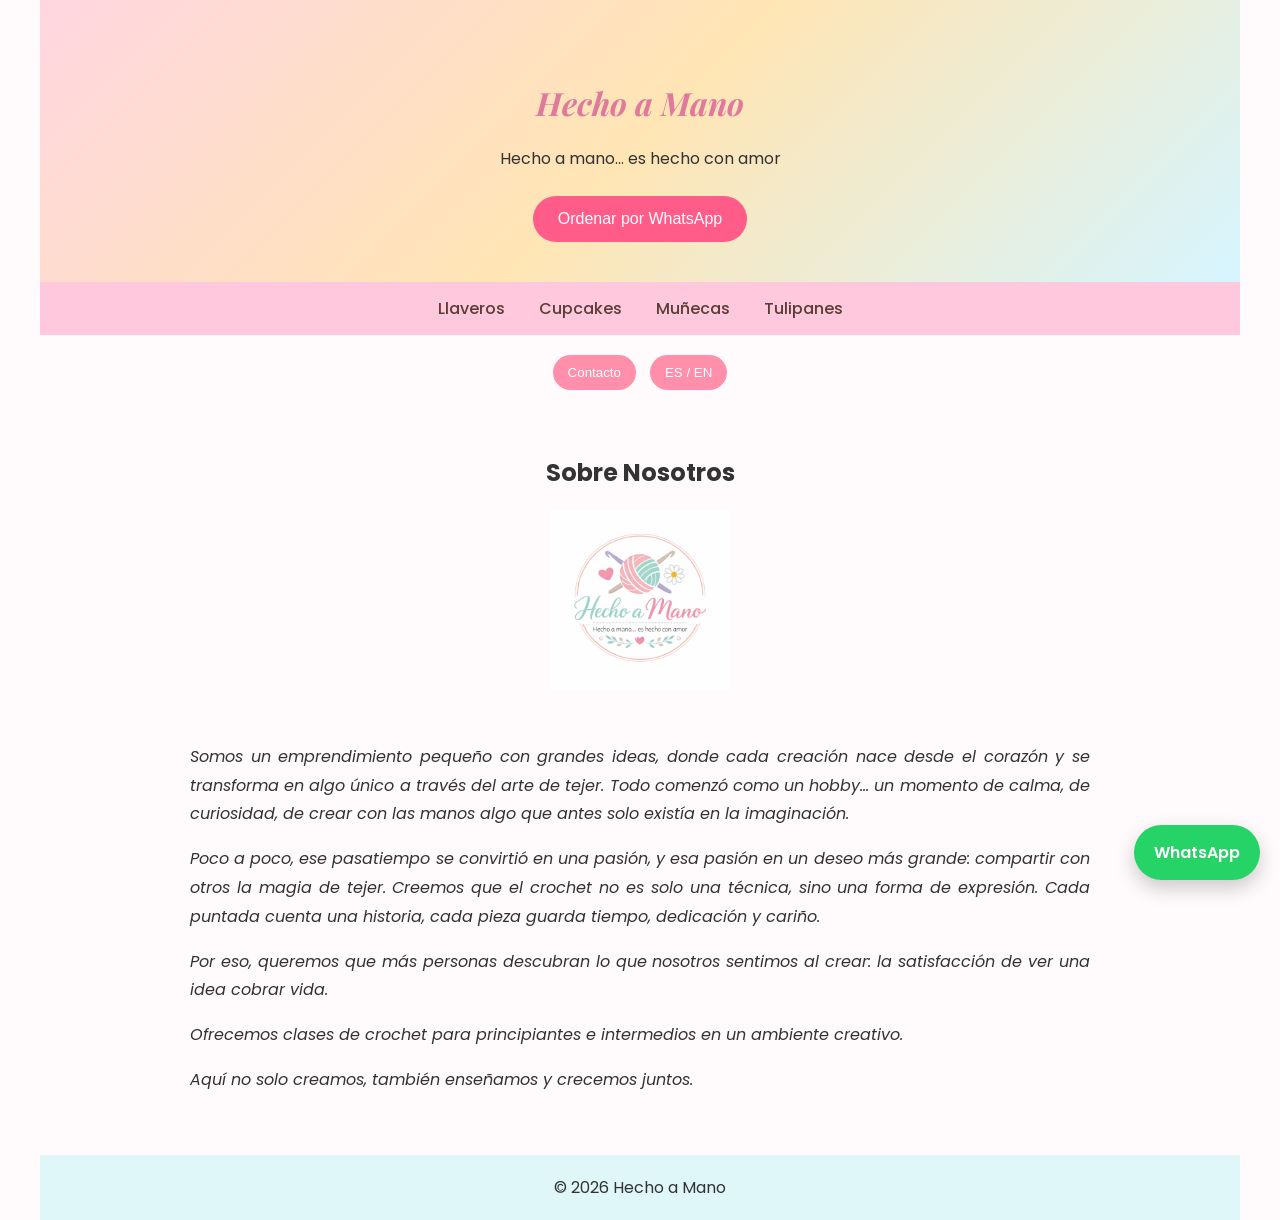
==== index.html @ 94a62523 "Update index.html" ====
<!DOCTYPE html>
<html lang="es">
<head>
<meta charset="UTF-8">
<title>Hecho a Mano</title>
<meta name="viewport" content="width=device-width, initial-scale=1.0">

<link href="https://fonts.googleapis.com/css2?family=Poppins:wght@300;400;500;600&family=Playfair+Display:ital,wght@1,500&display=swap" rel="stylesheet">

<style>
body {
  margin: 0;
  font-family: 'Poppins', sans-serif;
  background: #fffafc;
  color: #333;
  text-align: center;
  display: flex;
  justify-content: center;
}

/* CONTAINER */
.container {
  width: 100%;
  max-width: 1200px;
}

/* HEADER */
header {
  background: linear-gradient(135deg, #ffd6e0, #ffe5b4, #d6f5ff);
  padding: 60px 20px 40px;
}

h1 {
  font-family: 'Playfair Display', serif;
  font-style: italic;
  color: #e07a9d;
}

header p {
  margin-top: 10px;
}

/* NAV */
nav {
  background: #ffc8dd;
  padding: 14px;
}

nav a {
  color: #5a3e36;
  margin: 0 15px;
  text-decoration: none;
  font-weight: 500;
}

/* CTA BUTTON */
.cta {
  margin-top: 25px;
}

.cta button {
  padding: 14px 25px;
  font-size: 16px;
  border: none;
  border-radius: 25px;
  background: #ff5c8a;
  color: white;
  cursor: pointer;
}

/* TOP BUTTONS */
.top-buttons {
  margin: 15px;
}

.top-buttons button {
  margin: 5px;
  padding: 10px 15px;
  border-radius: 20px;
  border: none;
  background: #ff8fab;
  color: white;
  cursor: pointer;
}

/* ABOUT */
.about {
  max-width: 900px;
  margin: 60px auto;
  padding: 0 20px;
}

.about-logo {
  width: 180px;
  margin-bottom: 30px;
}

.about p {
  text-align: justify;
  line-height: 1.8;
  font-style: italic;
}

/* FLOATING WHATSAPP */
.whatsapp-float {
  position: fixed;
  bottom: 20px;
  right: 20px;
  background: #25D366;
  color: white;
  padding: 15px 20px;
  border-radius: 50px;
  font-weight: 600;
  cursor: pointer;
  box-shadow: 0 8px 20px rgba(0,0,0,0.2);
}

/* FOOTER */
footer {
  margin-top: 60px;
  padding: 20px;
  background: #e0f7fa;
}
</style>
</head>

<body>

<div class="container">

<header>
  <h1 id="title">Hecho a Mano</h1>
  <p id="slogan">Hecho a mano… es hecho con amor</p>

  <!-- CTA PRINCIPAL -->
  <div class="cta">
    <button onclick="sendWhatsApp()">Ordenar por WhatsApp</button>
  </div>
</header>

<nav>
  <a href="llaveros.html">Llaveros</a>
  <a href="cupcakes.html">Cupcakes</a>
  <a href="munecas.html">Muñecas</a>
  <a href="tulipanes.html">Tulipanes</a>
</nav>

<div class="top-buttons">
  <button onclick="sendWhatsApp()">Contacto</button>
  <button onclick="toggleLanguage()">ES / EN</button>
</div>

<section class="about">
  <h2 id="aboutTitle">Sobre Nosotros</h2>

  <img src="images/logo.png" class="about-logo">

  <p id="p1"></p>
  <p id="p2"></p>
  <p id="p3"></p>
  <p id="p4"></p>
  <p id="p5"></p>
</section>

<footer>
  © 2026 Hecho a Mano
</footer>

</div>

<!-- BOTÓN FLOTANTE -->
<div class="whatsapp-float" onclick="sendWhatsApp()">
  WhatsApp
</div>

<script>
// MENSAJE AUTOMÁTICO
function sendWhatsApp() {
  let message = currentLang === "es"
    ? "Hola, me gustaría información sobre sus productos tejidos 🧶"
    : "Hello, I would like information about your handmade products 🧶";

  let url = "https://wa.link/31vzqd?text=" + encodeURIComponent(message);
  window.open(url, "_blank");
}

// TEXT CONTENT (igual que antes)
const content = {
  es: {
    title: "Hecho a Mano",
    slogan: "Hecho a mano… es hecho con amor",
    aboutTitle: "Sobre Nosotros",
    p: [
      "Somos un emprendimiento pequeño con grandes ideas, donde cada creación nace desde el corazón y se transforma en algo único a través del arte de tejer. Todo comenzó como un hobby… un momento de calma, de curiosidad, de crear con las manos algo que antes solo existía en la imaginación.",
      "Poco a poco, ese pasatiempo se convirtió en una pasión, y esa pasión en un deseo más grande: compartir con otros la magia de tejer. Creemos que el crochet no es solo una técnica, sino una forma de expresión. Cada puntada cuenta una historia, cada pieza guarda tiempo, dedicación y cariño.",
      "Por eso, queremos que más personas descubran lo que nosotros sentimos al crear: la satisfacción de ver una idea cobrar vida.",
      "Ofrecemos clases de crochet para principiantes e intermedios en un ambiente creativo.",
      "Aquí no solo creamos, también enseñamos y crecemos juntos."
    ]
  },
  en: {
    title: "Handmade",
    slogan: "Handmade… made with love",
    aboutTitle: "About Us",
    p: [
      "We are a small business with big ideas where every creation is born from the heart.",
      "Our hobby became a passion and now we share the magic of crochet.",
      "We want people to feel the joy of creating.",
      "We offer crochet classes in a creative environment.",
      "We create, teach, and grow together."
    ]
  }
};

let currentLang = "es";

function applyLanguage(lang) {
  document.getElementById("title").innerText = content[lang].title;
  document.getElementById("slogan").innerText = content[lang].slogan;
  document.getElementById("aboutTitle").innerText = content[lang].aboutTitle;

  for (let i = 0; i < 5; i++) {
    document.getElementById("p" + (i + 1)).innerText = content[lang].p[i];
  }
}

function toggleLanguage() {
  currentLang = currentLang === "es" ? "en" : "es";
  applyLanguage(currentLang);
}

applyLanguage("es");
</script>

</body>
</html>
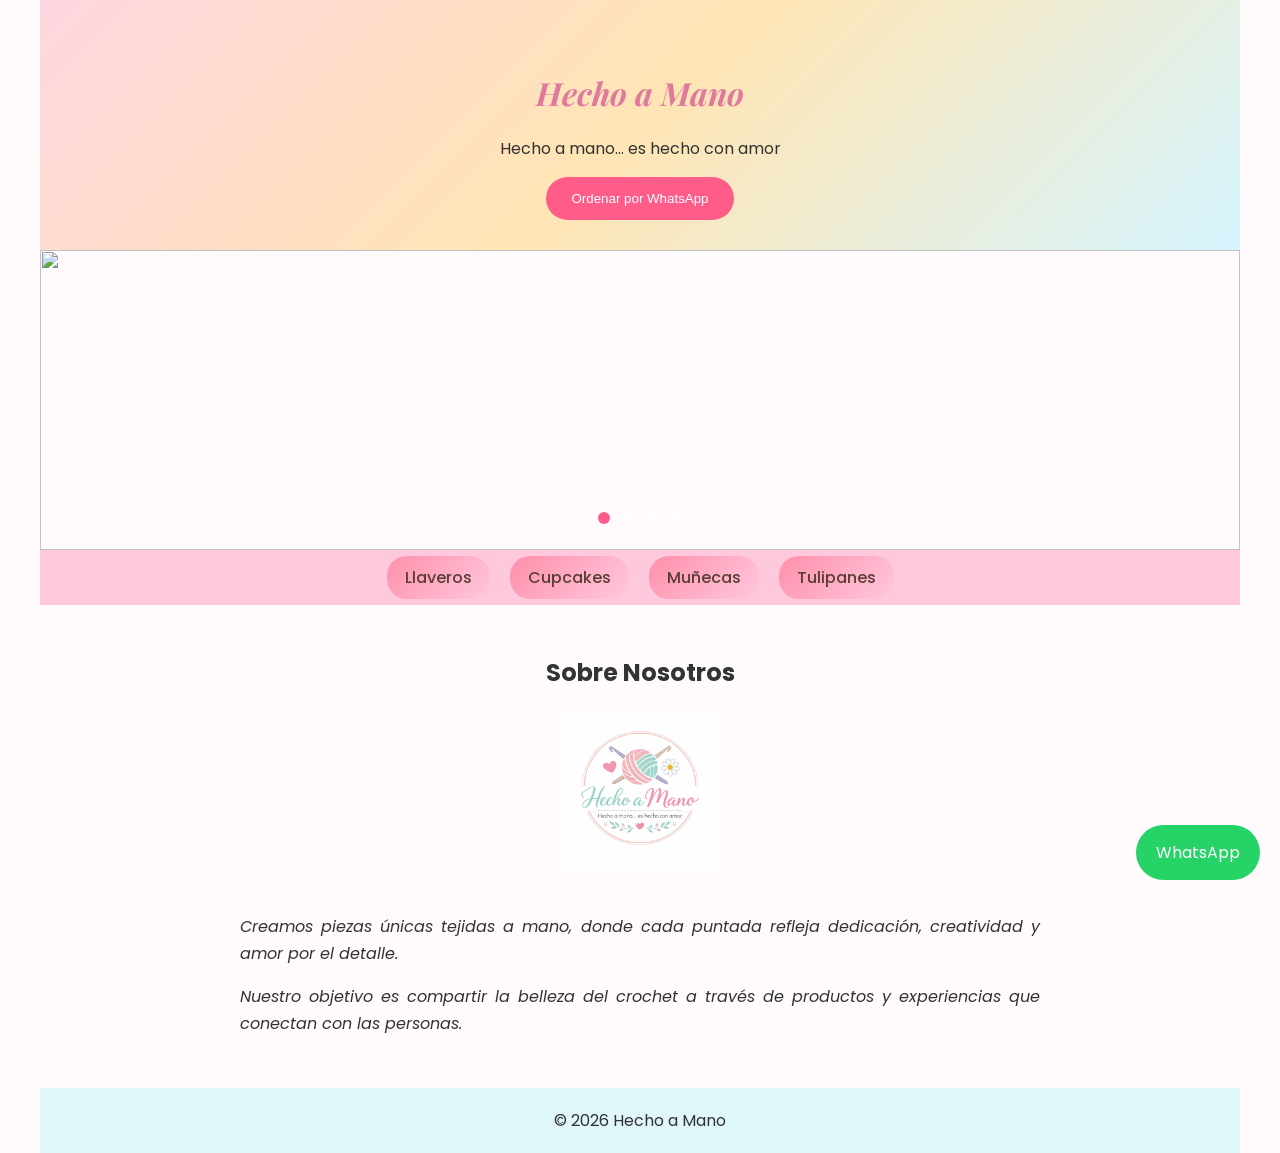
==== commit bfbb4105: "Update index.html" ====
--- a/index.html
+++ b/index.html
@@ -18,7 +18,6 @@
   justify-content: center;
 }
 
-/* CONTAINER */
 .container {
   width: 100%;
   max-width: 1200px;
@@ -27,7 +26,7 @@
 /* HEADER */
 header {
   background: linear-gradient(135deg, #ffd6e0, #ffe5b4, #d6f5ff);
-  padding: 60px 20px 40px;
+  padding: 50px 20px 30px;
 }
 
 h1 {
@@ -36,72 +35,114 @@
   color: #e07a9d;
 }
 
-header p {
-  margin-top: 10px;
+/* SLIDER */
+.slider {
+  position: relative;
+  width: 100%;
+  height: 300px;
+  overflow: hidden;
+}
+
+.slide {
+  position: absolute;
+  width: 100%;
+  height: 100%;
+  opacity: 0;
+  transition: opacity 1s ease-in-out;
+  cursor: pointer;
+}
+
+.slide img {
+  width: 100%;
+  height: 100%;
+  object-fit: cover;
+}
+
+.slide.active {
+  opacity: 1;
+}
+
+/* DOTS */
+.dots {
+  position: absolute;
+  bottom: 15px;
+  width: 100%;
+  text-align: center;
+}
+
+.dot {
+  display: inline-block;
+  width: 10px;
+  height: 10px;
+  margin: 5px;
+  background: #ffffffaa;
+  border-radius: 50%;
+  cursor: pointer;
+  transition: 0.3s;
+}
+
+.dot.active {
+  background: #ff5c8a;
+  transform: scale(1.2);
 }
 
 /* NAV */
 nav {
   background: #ffc8dd;
-  padding: 14px;
+  padding: 15px;
 }
 
 nav a {
+  padding: 10px 18px;
+  margin: 0 8px;
+  border-radius: 20px;
+  background: linear-gradient(135deg, #ff8fab, #ffc8dd);
   color: #5a3e36;
-  margin: 0 15px;
   text-decoration: none;
   font-weight: 500;
-}
-
-/* CTA BUTTON */
-.cta {
-  margin-top: 25px;
-}
-
+  transition: 0.3s;
+}
+
+nav a:hover {
+  background: linear-gradient(135deg, #ff5c8a, #ffafcc);
+  color: white;
+  transform: scale(1.1);
+}
+
+/* CTA */
 .cta button {
   padding: 14px 25px;
-  font-size: 16px;
+  border-radius: 25px;
   border: none;
-  border-radius: 25px;
   background: #ff5c8a;
   color: white;
   cursor: pointer;
-}
-
-/* TOP BUTTONS */
-.top-buttons {
-  margin: 15px;
-}
-
-.top-buttons button {
-  margin: 5px;
-  padding: 10px 15px;
-  border-radius: 20px;
-  border: none;
-  background: #ff8fab;
-  color: white;
-  cursor: pointer;
+  transition: 0.3s;
+}
+
+.cta button:hover {
+  transform: scale(1.1);
 }
 
 /* ABOUT */
 .about {
-  max-width: 900px;
-  margin: 60px auto;
+  max-width: 800px;
+  margin: 50px auto;
   padding: 0 20px;
 }
 
 .about-logo {
-  width: 180px;
-  margin-bottom: 30px;
+  width: 160px;
+  margin-bottom: 20px;
 }
 
 .about p {
   text-align: justify;
-  line-height: 1.8;
+  line-height: 1.7;
   font-style: italic;
 }
 
-/* FLOATING WHATSAPP */
+/* WHATSAPP */
 .whatsapp-float {
   position: fixed;
   bottom: 20px;
@@ -110,14 +151,12 @@
   color: white;
   padding: 15px 20px;
   border-radius: 50px;
-  font-weight: 600;
   cursor: pointer;
-  box-shadow: 0 8px 20px rgba(0,0,0,0.2);
 }
 
 /* FOOTER */
 footer {
-  margin-top: 60px;
+  margin-top: 40px;
   padding: 20px;
   background: #e0f7fa;
 }
@@ -132,11 +171,38 @@
   <h1 id="title">Hecho a Mano</h1>
   <p id="slogan">Hecho a mano… es hecho con amor</p>
 
-  <!-- CTA PRINCIPAL -->
   <div class="cta">
     <button onclick="sendWhatsApp()">Ordenar por WhatsApp</button>
   </div>
 </header>
+
+<!-- SLIDER -->
+<div class="slider">
+
+  <div class="slide active" onclick="goTo('llaveros.html')">
+    <img src="images/llaveros.jpg">
+  </div>
+
+  <div class="slide" onclick="goTo('cupcakes.html')">
+    <img src="images/cupcakes.jpg">
+  </div>
+
+  <div class="slide" onclick="goTo('munecas.html')">
+    <img src="images/munecas.jpg">
+  </div>
+
+  <div class="slide" onclick="goTo('tulipanes.html')">
+    <img src="images/tulipanes.jpg">
+  </div>
+
+  <div class="dots">
+    <span class="dot active" onclick="currentSlide(0)"></span>
+    <span class="dot" onclick="currentSlide(1)"></span>
+    <span class="dot" onclick="currentSlide(2)"></span>
+    <span class="dot" onclick="currentSlide(3)"></span>
+  </div>
+
+</div>
 
 <nav>
   <a href="llaveros.html">Llaveros</a>
@@ -145,11 +211,6 @@
   <a href="tulipanes.html">Tulipanes</a>
 </nav>
 
-<div class="top-buttons">
-  <button onclick="sendWhatsApp()">Contacto</button>
-  <button onclick="toggleLanguage()">ES / EN</button>
-</div>
-
 <section class="about">
   <h2 id="aboutTitle">Sobre Nosotros</h2>
 
@@ -157,9 +218,6 @@
 
   <p id="p1"></p>
   <p id="p2"></p>
-  <p id="p3"></p>
-  <p id="p4"></p>
-  <p id="p5"></p>
 </section>
 
 <footer>
@@ -168,13 +226,11 @@
 
 </div>
 
-<!-- BOTÓN FLOTANTE -->
 <div class="whatsapp-float" onclick="sendWhatsApp()">
   WhatsApp
 </div>
 
 <script>
-// MENSAJE AUTOMÁTICO
 function sendWhatsApp() {
   let message = currentLang === "es"
     ? "Hola, me gustaría información sobre sus productos tejidos 🧶"
@@ -184,18 +240,14 @@
   window.open(url, "_blank");
 }
 
-// TEXT CONTENT (igual que antes)
 const content = {
   es: {
     title: "Hecho a Mano",
     slogan: "Hecho a mano… es hecho con amor",
     aboutTitle: "Sobre Nosotros",
     p: [
-      "Somos un emprendimiento pequeño con grandes ideas, donde cada creación nace desde el corazón y se transforma en algo único a través del arte de tejer. Todo comenzó como un hobby… un momento de calma, de curiosidad, de crear con las manos algo que antes solo existía en la imaginación.",
-      "Poco a poco, ese pasatiempo se convirtió en una pasión, y esa pasión en un deseo más grande: compartir con otros la magia de tejer. Creemos que el crochet no es solo una técnica, sino una forma de expresión. Cada puntada cuenta una historia, cada pieza guarda tiempo, dedicación y cariño.",
-      "Por eso, queremos que más personas descubran lo que nosotros sentimos al crear: la satisfacción de ver una idea cobrar vida.",
-      "Ofrecemos clases de crochet para principiantes e intermedios en un ambiente creativo.",
-      "Aquí no solo creamos, también enseñamos y crecemos juntos."
+      "Creamos piezas únicas tejidas a mano, donde cada puntada refleja dedicación, creatividad y amor por el detalle.",
+      "Nuestro objetivo es compartir la belleza del crochet a través de productos y experiencias que conectan con las personas."
     ]
   },
   en: {
@@ -203,11 +255,8 @@
     slogan: "Handmade… made with love",
     aboutTitle: "About Us",
     p: [
-      "We are a small business with big ideas where every creation is born from the heart.",
-      "Our hobby became a passion and now we share the magic of crochet.",
-      "We want people to feel the joy of creating.",
-      "We offer crochet classes in a creative environment.",
-      "We create, teach, and grow together."
+      "We create unique handmade pieces where every stitch reflects care and creativity.",
+      "Our goal is to share the beauty of crochet through products and meaningful experiences."
     ]
   }
 };
@@ -219,17 +268,42 @@
   document.getElementById("slogan").innerText = content[lang].slogan;
   document.getElementById("aboutTitle").innerText = content[lang].aboutTitle;
 
-  for (let i = 0; i < 5; i++) {
-    document.getElementById("p" + (i + 1)).innerText = content[lang].p[i];
-  }
-}
-
-function toggleLanguage() {
-  currentLang = currentLang === "es" ? "en" : "es";
-  applyLanguage(currentLang);
+  document.getElementById("p1").innerText = content[lang].p[0];
+  document.getElementById("p2").innerText = content[lang].p[1];
 }
 
 applyLanguage("es");
+
+/* SLIDER LOGIC */
+let slideIndex = 0;
+const slides = document.querySelectorAll(".slide");
+const dots = document.querySelectorAll(".dot");
+
+function showSlide(index) {
+  slides.forEach((slide, i) => {
+    slide.classList.remove("active");
+    dots[i].classList.remove("active");
+  });
+
+  slides[index].classList.add("active");
+  dots[index].classList.add("active");
+}
+
+function nextSlide() {
+  slideIndex = (slideIndex + 1) % slides.length;
+  showSlide(slideIndex);
+}
+
+function currentSlide(index) {
+  slideIndex = index;
+  showSlide(slideIndex);
+}
+
+function goTo(page) {
+  window.location.href = page;
+}
+
+setInterval(nextSlide, 3000);
 </script>
 
 </body>
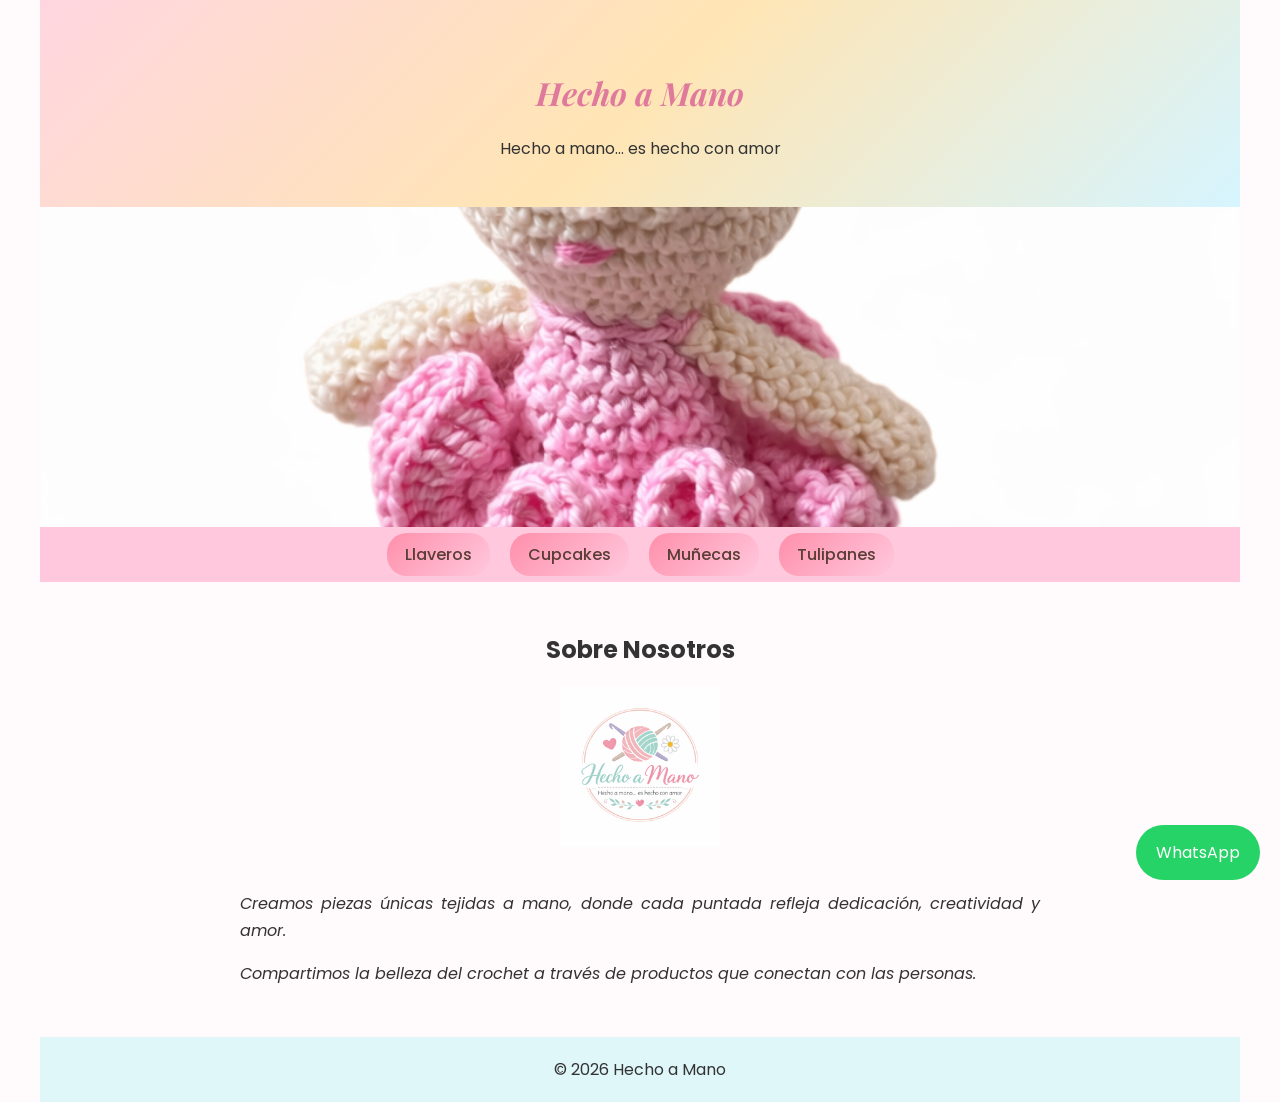
==== commit db719791: "Update index.html" ====
--- a/index.html
+++ b/index.html
@@ -39,7 +39,7 @@
 .slider {
   position: relative;
   width: 100%;
-  height: 300px;
+  height: 320px;
   overflow: hidden;
 }
 
@@ -72,9 +72,9 @@
 
 .dot {
   display: inline-block;
-  width: 10px;
-  height: 10px;
-  margin: 5px;
+  width: 8px;
+  height: 8px;
+  margin: 4px;
   background: #ffffffaa;
   border-radius: 50%;
   cursor: pointer;
@@ -83,7 +83,7 @@
 
 .dot.active {
   background: #ff5c8a;
-  transform: scale(1.2);
+  transform: scale(1.3);
 }
 
 /* NAV */
@@ -106,21 +106,6 @@
 nav a:hover {
   background: linear-gradient(135deg, #ff5c8a, #ffafcc);
   color: white;
-  transform: scale(1.1);
-}
-
-/* CTA */
-.cta button {
-  padding: 14px 25px;
-  border-radius: 25px;
-  border: none;
-  background: #ff5c8a;
-  color: white;
-  cursor: pointer;
-  transition: 0.3s;
-}
-
-.cta button:hover {
   transform: scale(1.1);
 }
 
@@ -154,7 +139,6 @@
   cursor: pointer;
 }
 
-/* FOOTER */
 footer {
   margin-top: 40px;
   padding: 20px;
@@ -168,40 +152,13 @@
 <div class="container">
 
 <header>
-  <h1 id="title">Hecho a Mano</h1>
-  <p id="slogan">Hecho a mano… es hecho con amor</p>
-
-  <div class="cta">
-    <button onclick="sendWhatsApp()">Ordenar por WhatsApp</button>
-  </div>
+  <h1>Hecho a Mano</h1>
+  <p>Hecho a mano… es hecho con amor</p>
 </header>
 
 <!-- SLIDER -->
-<div class="slider">
-
-  <div class="slide active" onclick="goTo('llaveros.html')">
-    <img src="images/llaveros.jpg">
-  </div>
-
-  <div class="slide" onclick="goTo('cupcakes.html')">
-    <img src="images/cupcakes.jpg">
-  </div>
-
-  <div class="slide" onclick="goTo('munecas.html')">
-    <img src="images/munecas.jpg">
-  </div>
-
-  <div class="slide" onclick="goTo('tulipanes.html')">
-    <img src="images/tulipanes.jpg">
-  </div>
-
-  <div class="dots">
-    <span class="dot active" onclick="currentSlide(0)"></span>
-    <span class="dot" onclick="currentSlide(1)"></span>
-    <span class="dot" onclick="currentSlide(2)"></span>
-    <span class="dot" onclick="currentSlide(3)"></span>
-  </div>
-
+<div class="slider" id="slider">
+  <div class="dots" id="dots"></div>
 </div>
 
 <nav>
@@ -212,12 +169,11 @@
 </nav>
 
 <section class="about">
-  <h2 id="aboutTitle">Sobre Nosotros</h2>
-
+  <h2>Sobre Nosotros</h2>
   <img src="images/logo.png" class="about-logo">
 
-  <p id="p1"></p>
-  <p id="p2"></p>
+  <p>Creamos piezas únicas tejidas a mano, donde cada puntada refleja dedicación, creatividad y amor.</p>
+  <p>Compartimos la belleza del crochet a través de productos que conectan con las personas.</p>
 </section>
 
 <footer>
@@ -231,79 +187,77 @@
 </div>
 
 <script>
-function sendWhatsApp() {
-  let message = currentLang === "es"
-    ? "Hola, me gustaría información sobre sus productos tejidos 🧶"
-    : "Hello, I would like information about your handmade products 🧶";
-
-  let url = "https://wa.link/31vzqd?text=" + encodeURIComponent(message);
-  window.open(url, "_blank");
-}
-
-const content = {
-  es: {
-    title: "Hecho a Mano",
-    slogan: "Hecho a mano… es hecho con amor",
-    aboutTitle: "Sobre Nosotros",
-    p: [
-      "Creamos piezas únicas tejidas a mano, donde cada puntada refleja dedicación, creatividad y amor por el detalle.",
-      "Nuestro objetivo es compartir la belleza del crochet a través de productos y experiencias que conectan con las personas."
-    ]
-  },
-  en: {
-    title: "Handmade",
-    slogan: "Handmade… made with love",
-    aboutTitle: "About Us",
-    p: [
-      "We create unique handmade pieces where every stitch reflects care and creativity.",
-      "Our goal is to share the beauty of crochet through products and meaningful experiences."
-    ]
-  }
-};
-
-let currentLang = "es";
-
-function applyLanguage(lang) {
-  document.getElementById("title").innerText = content[lang].title;
-  document.getElementById("slogan").innerText = content[lang].slogan;
-  document.getElementById("aboutTitle").innerText = content[lang].aboutTitle;
-
-  document.getElementById("p1").innerText = content[lang].p[0];
-  document.getElementById("p2").innerText = content[lang].p[1];
-}
-
-applyLanguage("es");
-
-/* SLIDER LOGIC */
-let slideIndex = 0;
+// IMAGES + CATEGORY MAP
+const images = [
+  "bailarina1.png","bella1.png","bella2.png","bella3.png","bella4.png",
+  "closet1.png","closet2.png",
+  "cupcake1.png","cupcake2.png","cupcake3.png","cupcake4.png","cupcake5.png",
+  "gatita1.png","jasmine1.png","jasmine2.png",
+  "llavero-tulipan-1.jpg","llavero-tulipan-2.jpg",
+  "llavero1.png","llavero2.png","llavero3.png","llavero4.png","llavero5.png","llavero6.png","llavero7.png",
+  "ramo-4-tulipanes.jpg","rapunzel1.png","rapunzel2.png","rapunzel3.png",
+  "tinkerbell1.png","tomato1.png",
+  "tulip1.jpg","tulip2.jpg","tulipan-hello-kitty.jpg","tulipan-modelo.jpg"
+];
+
+// CATEGORY DETECTION
+function getCategory(img){
+  if(img.includes("cupcake")) return "cupcakes.html";
+  if(img.includes("llavero")) return "llaveros.html";
+  if(img.includes("tulip")) return "tulipanes.html";
+  return "munecas.html";
+}
+
+const slider = document.getElementById("slider");
+const dotsContainer = document.getElementById("dots");
+
+// CREATE SLIDES
+images.forEach((img, index) => {
+  let slide = document.createElement("div");
+  slide.className = "slide";
+  if(index === 0) slide.classList.add("active");
+
+  slide.innerHTML = `<img src="images/${img}">`;
+  slide.onclick = () => window.location.href = getCategory(img);
+
+  slider.appendChild(slide);
+
+  let dot = document.createElement("span");
+  dot.className = "dot";
+  if(index === 0) dot.classList.add("active");
+
+  dot.onclick = () => showSlide(index);
+  dotsContainer.appendChild(dot);
+});
+
 const slides = document.querySelectorAll(".slide");
 const dots = document.querySelectorAll(".dot");
 
-function showSlide(index) {
-  slides.forEach((slide, i) => {
-    slide.classList.remove("active");
-    dots[i].classList.remove("active");
+let index = 0;
+
+function showSlide(i){
+  slides.forEach((s, idx)=>{
+    s.classList.remove("active");
+    dots[idx].classList.remove("active");
   });
 
-  slides[index].classList.add("active");
-  dots[index].classList.add("active");
-}
-
-function nextSlide() {
-  slideIndex = (slideIndex + 1) % slides.length;
-  showSlide(slideIndex);
-}
-
-function currentSlide(index) {
-  slideIndex = index;
-  showSlide(slideIndex);
-}
-
-function goTo(page) {
-  window.location.href = page;
-}
-
-setInterval(nextSlide, 3000);
+  slides[i].classList.add("active");
+  dots[i].classList.add("active");
+  index = i;
+}
+
+function autoSlide(){
+  index = (index + 1) % slides.length;
+  showSlide(index);
+}
+
+setInterval(autoSlide, 3000);
+
+// WHATSAPP
+function sendWhatsApp() {
+  let url = "https://wa.link/31vzqd";
+  window.open(url, "_blank");
+}
 </script>
 
 </body>
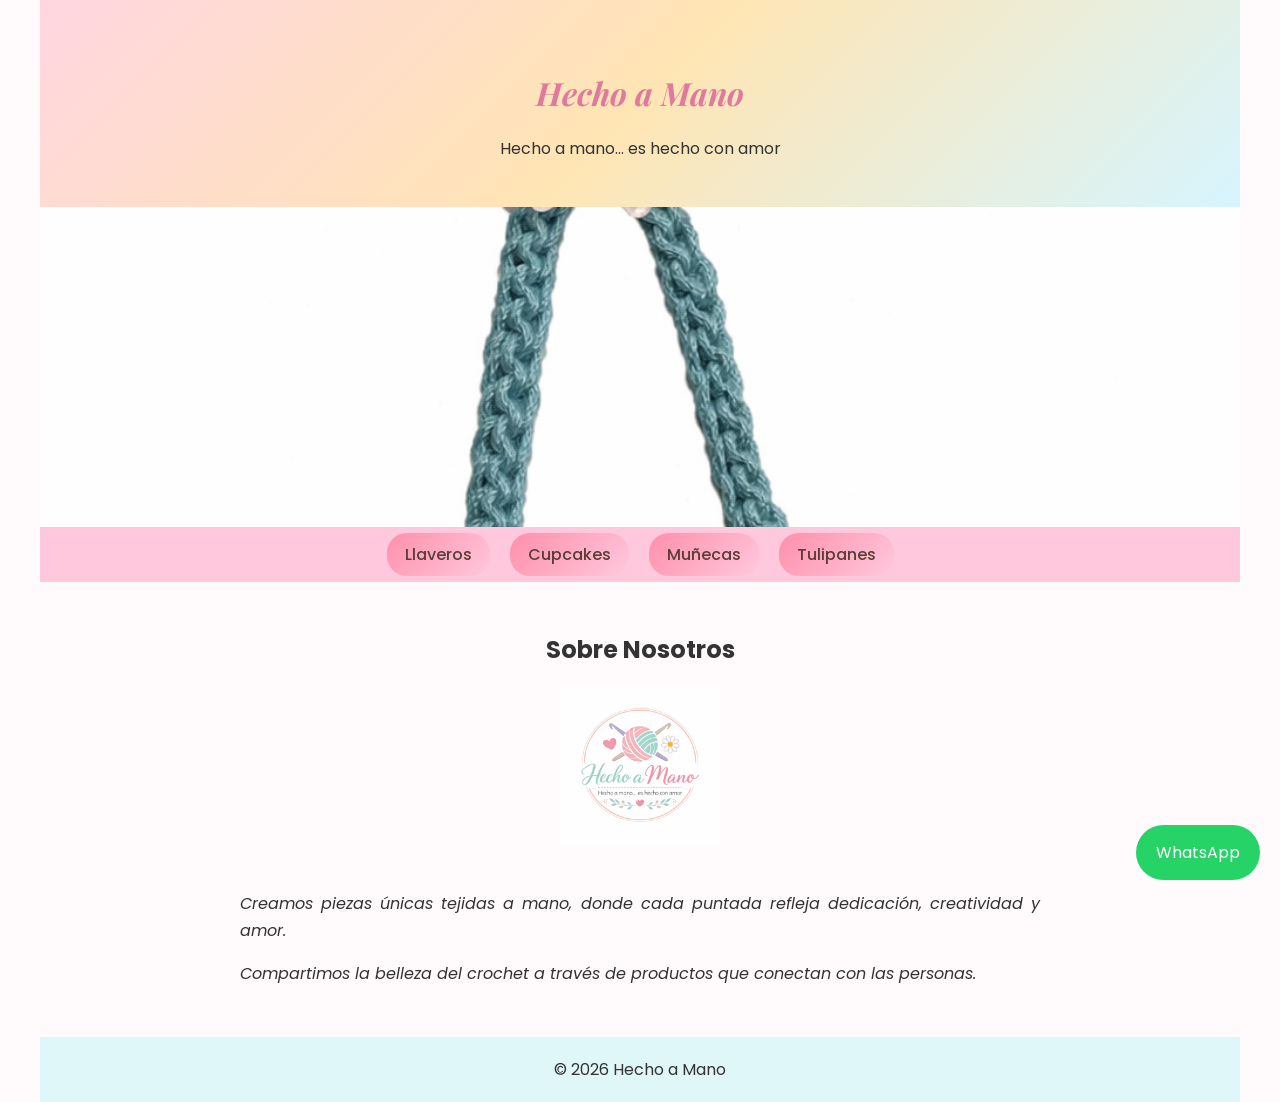
==== commit f6e235d9: "Update index.html" ====
--- a/index.html
+++ b/index.html
@@ -13,7 +13,6 @@
   font-family: 'Poppins', sans-serif;
   background: #fffafc;
   color: #333;
-  text-align: center;
   display: flex;
   justify-content: center;
 }
@@ -21,6 +20,7 @@
 .container {
   width: 100%;
   max-width: 1200px;
+  text-align: center;
 }
 
 /* HEADER */
@@ -187,38 +187,32 @@
 </div>
 
 <script>
-// IMAGES + CATEGORY MAP
-const images = [
-  "bailarina1.png","bella1.png","bella2.png","bella3.png","bella4.png",
-  "closet1.png","closet2.png",
-  "cupcake1.png","cupcake2.png","cupcake3.png","cupcake4.png","cupcake5.png",
-  "gatita1.png","jasmine1.png","jasmine2.png",
-  "llavero-tulipan-1.jpg","llavero-tulipan-2.jpg",
-  "llavero1.png","llavero2.png","llavero3.png","llavero4.png","llavero5.png","llavero6.png","llavero7.png",
-  "ramo-4-tulipanes.jpg","rapunzel1.png","rapunzel2.png","rapunzel3.png",
-  "tinkerbell1.png","tomato1.png",
-  "tulip1.jpg","tulip2.jpg","tulipan-hello-kitty.jpg","tulipan-modelo.jpg"
+// CATEGORY-BASED IMAGES (OPTIMIZED)
+const slidesData = [
+  { img: "llavero1.png", link: "llaveros.html" },
+  { img: "llavero2.png", link: "llaveros.html" },
+
+  { img: "cupcake1.png", link: "cupcakes.html" },
+  { img: "cupcake2.png", link: "cupcakes.html" },
+
+  { img: "bella1.png", link: "munecas.html" },
+  { img: "rapunzel1.png", link: "munecas.html" },
+
+  { img: "tulip1.jpg", link: "tulipanes.html" },
+  { img: "tulip2.jpg", link: "tulipanes.html" }
 ];
-
-// CATEGORY DETECTION
-function getCategory(img){
-  if(img.includes("cupcake")) return "cupcakes.html";
-  if(img.includes("llavero")) return "llaveros.html";
-  if(img.includes("tulip")) return "tulipanes.html";
-  return "munecas.html";
-}
 
 const slider = document.getElementById("slider");
 const dotsContainer = document.getElementById("dots");
 
 // CREATE SLIDES
-images.forEach((img, index) => {
+slidesData.forEach((item, index) => {
   let slide = document.createElement("div");
   slide.className = "slide";
   if(index === 0) slide.classList.add("active");
 
-  slide.innerHTML = `<img src="images/${img}">`;
-  slide.onclick = () => window.location.href = getCategory(img);
+  slide.innerHTML = `<img src="images/${item.img}">`;
+  slide.onclick = () => window.location.href = item.link;
 
   slider.appendChild(slide);
 
@@ -255,8 +249,7 @@
 
 // WHATSAPP
 function sendWhatsApp() {
-  let url = "https://wa.link/31vzqd";
-  window.open(url, "_blank");
+  window.open("https://wa.link/31vzqd", "_blank");
 }
 </script>
 
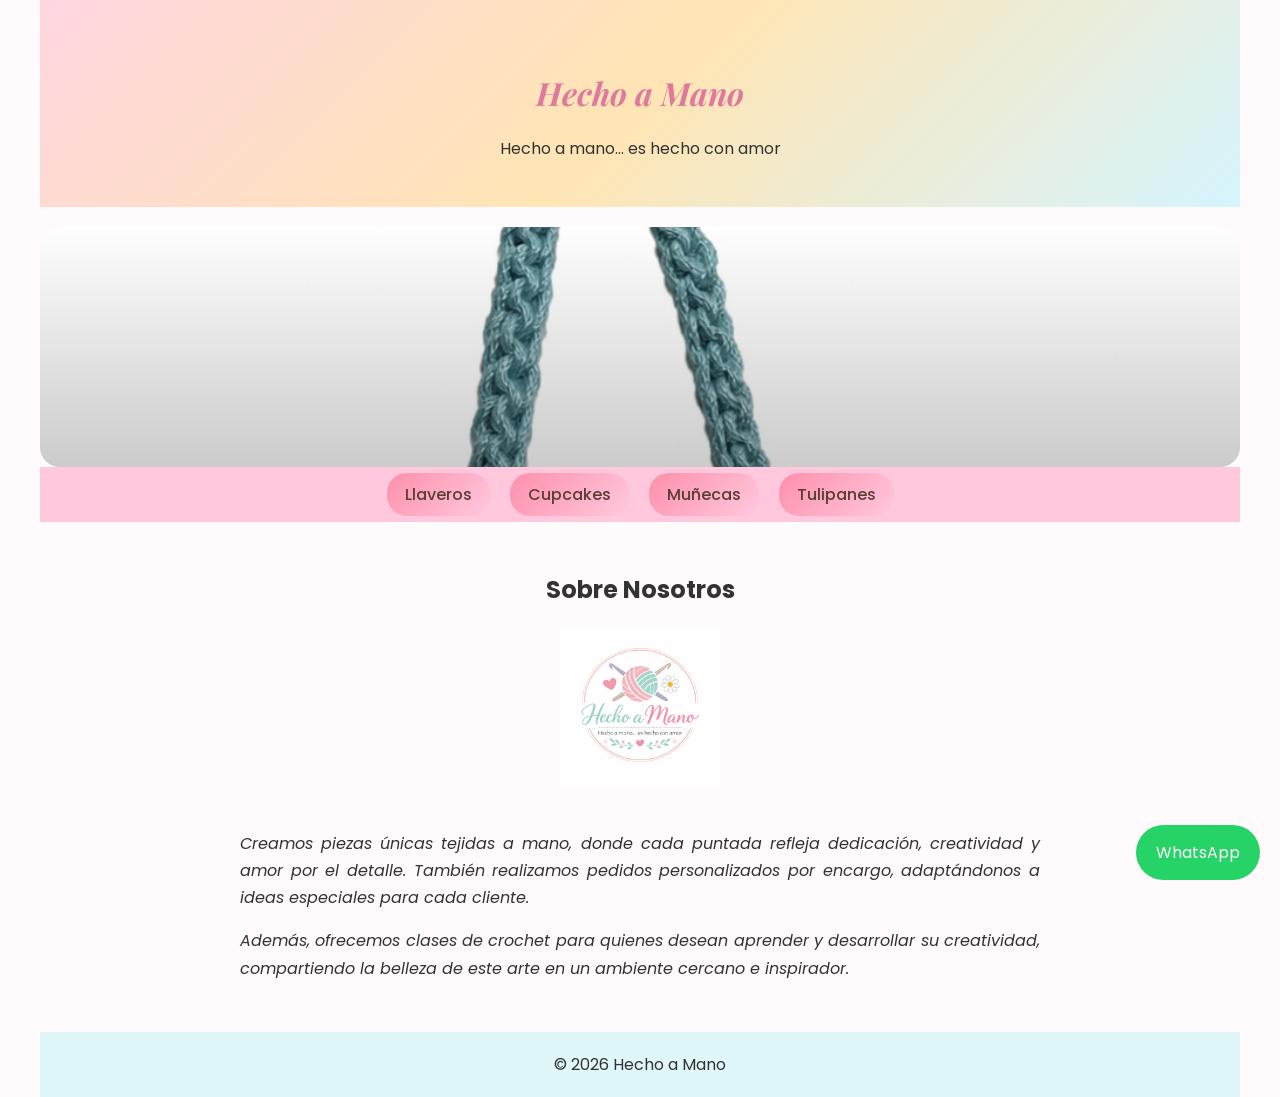
==== commit c36ac921: "Update index.html" ====
--- a/index.html
+++ b/index.html
@@ -39,8 +39,10 @@
 .slider {
   position: relative;
   width: 100%;
-  height: 320px;
+  height: 240px;
   overflow: hidden;
+  border-radius: 20px;
+  margin-top: 20px;
 }
 
 .slide {
@@ -62,10 +64,21 @@
   opacity: 1;
 }
 
+/* OVERLAY */
+.slide::after {
+  content: "";
+  position: absolute;
+  width: 100%;
+  height: 100%;
+  top: 0;
+  left: 0;
+  background: linear-gradient(to top, rgba(0,0,0,0.2), transparent);
+}
+
 /* DOTS */
 .dots {
   position: absolute;
-  bottom: 15px;
+  bottom: 10px;
   width: 100%;
   text-align: center;
 }
@@ -78,7 +91,6 @@
   background: #ffffffaa;
   border-radius: 50%;
   cursor: pointer;
-  transition: 0.3s;
 }
 
 .dot.active {
@@ -172,8 +184,15 @@
   <h2>Sobre Nosotros</h2>
   <img src="images/logo.png" class="about-logo">
 
-  <p>Creamos piezas únicas tejidas a mano, donde cada puntada refleja dedicación, creatividad y amor.</p>
-  <p>Compartimos la belleza del crochet a través de productos que conectan con las personas.</p>
+  <p>
+    Creamos piezas únicas tejidas a mano, donde cada puntada refleja dedicación, creatividad y amor por el detalle.
+    También realizamos pedidos personalizados por encargo, adaptándonos a ideas especiales para cada cliente.
+  </p>
+
+  <p>
+    Además, ofrecemos clases de crochet para quienes desean aprender y desarrollar su creatividad,
+    compartiendo la belleza de este arte en un ambiente cercano e inspirador.
+  </p>
 </section>
 
 <footer>
@@ -187,7 +206,6 @@
 </div>
 
 <script>
-// CATEGORY-BASED IMAGES (OPTIMIZED)
 const slidesData = [
   { img: "llavero1.png", link: "llaveros.html" },
   { img: "llavero2.png", link: "llaveros.html" },
@@ -205,22 +223,24 @@
 const slider = document.getElementById("slider");
 const dotsContainer = document.getElementById("dots");
 
-// CREATE SLIDES
-slidesData.forEach((item, index) => {
+slidesData.forEach((item, i) => {
   let slide = document.createElement("div");
   slide.className = "slide";
-  if(index === 0) slide.classList.add("active");
+  if(i === 0) slide.classList.add("active");
 
   slide.innerHTML = `<img src="images/${item.img}">`;
-  slide.onclick = () => window.location.href = item.link;
+
+  slide.addEventListener("click", () => {
+    window.location.href = item.link;
+  });
 
   slider.appendChild(slide);
 
   let dot = document.createElement("span");
   dot.className = "dot";
-  if(index === 0) dot.classList.add("active");
-
-  dot.onclick = () => showSlide(index);
+  if(i === 0) dot.classList.add("active");
+
+  dot.addEventListener("click", () => showSlide(i));
   dotsContainer.appendChild(dot);
 });
 
@@ -247,7 +267,6 @@
 
 setInterval(autoSlide, 3000);
 
-// WHATSAPP
 function sendWhatsApp() {
   window.open("https://wa.link/31vzqd", "_blank");
 }
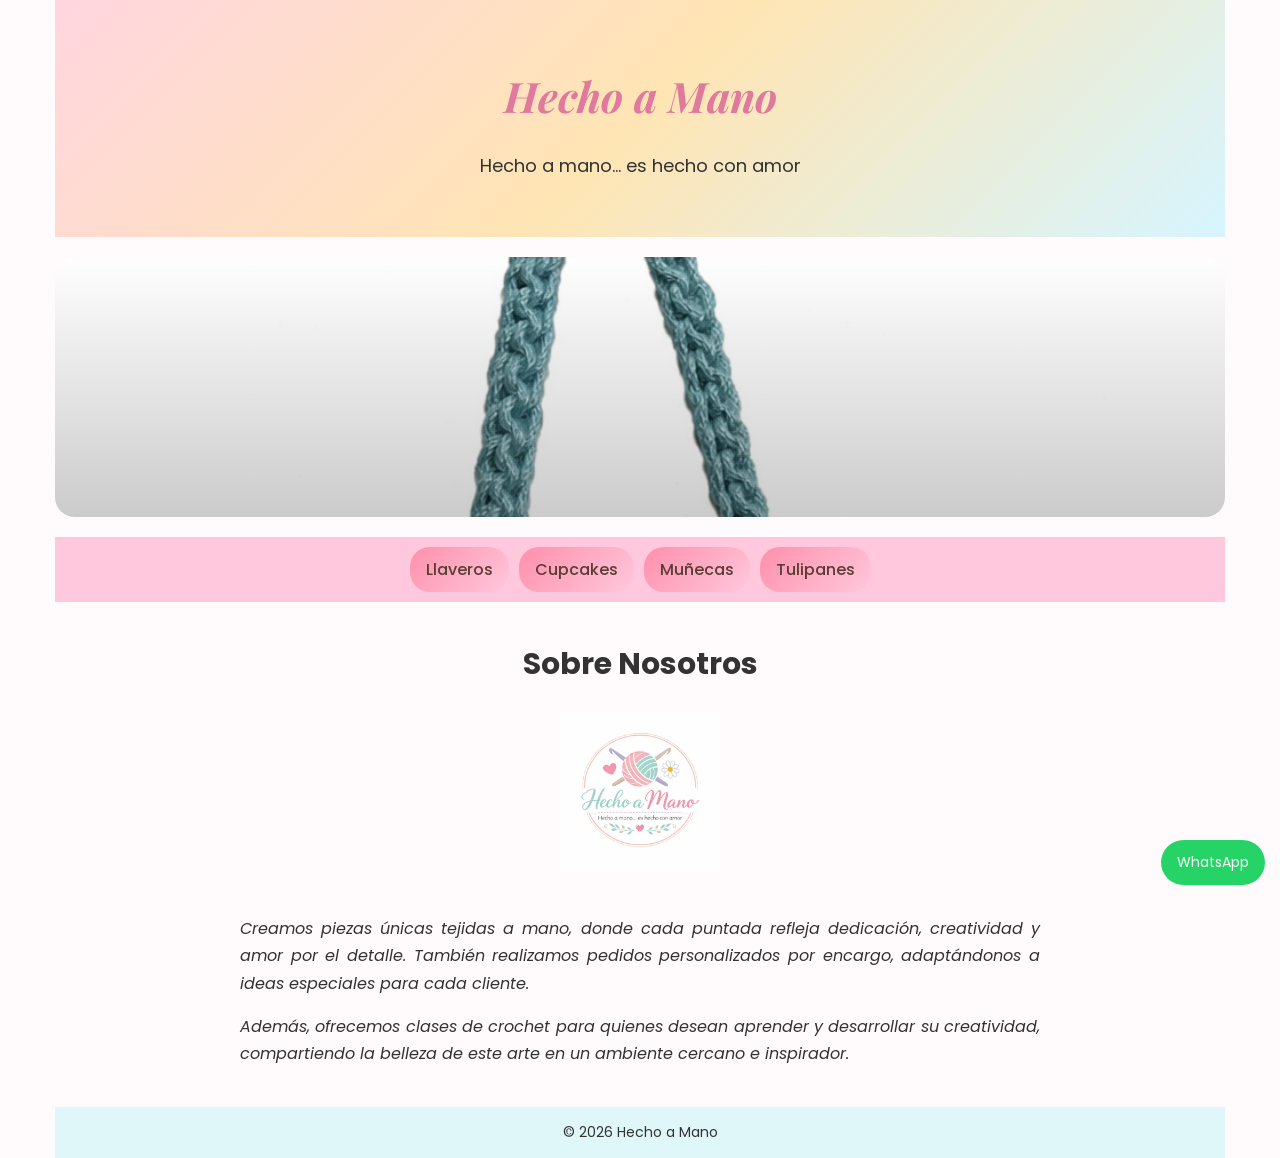
==== commit b90a8778: "Update index.html" ====
--- a/index.html
+++ b/index.html
@@ -8,41 +8,51 @@
 <link href="https://fonts.googleapis.com/css2?family=Poppins:wght@300;400;500;600&family=Playfair+Display:ital,wght@1,500&display=swap" rel="stylesheet">
 
 <style>
+* {
+  box-sizing: border-box;
+}
+
 body {
   margin: 0;
   font-family: 'Poppins', sans-serif;
   background: #fffafc;
   color: #333;
-  display: flex;
-  justify-content: center;
-}
-
+}
+
+/* CONTAINER */
 .container {
   width: 100%;
   max-width: 1200px;
+  margin: auto;
+  padding: 0 15px;
   text-align: center;
 }
 
 /* HEADER */
 header {
   background: linear-gradient(135deg, #ffd6e0, #ffe5b4, #d6f5ff);
-  padding: 50px 20px 30px;
+  padding: 40px 15px;
 }
 
 h1 {
   font-family: 'Playfair Display', serif;
   font-style: italic;
   color: #e07a9d;
+  font-size: clamp(28px, 5vw, 42px);
+}
+
+header p {
+  font-size: clamp(14px, 2.5vw, 18px);
 }
 
 /* SLIDER */
 .slider {
   position: relative;
   width: 100%;
-  height: 240px;
+  height: clamp(180px, 40vw, 260px);
   overflow: hidden;
   border-radius: 20px;
-  margin-top: 20px;
+  margin: 20px 0;
 }
 
 .slide {
@@ -101,60 +111,71 @@
 /* NAV */
 nav {
   background: #ffc8dd;
-  padding: 15px;
+  padding: 10px;
+  display: flex;
+  flex-wrap: wrap;
+  justify-content: center;
+  gap: 10px;
 }
 
 nav a {
-  padding: 10px 18px;
-  margin: 0 8px;
+  padding: 10px 16px;
   border-radius: 20px;
   background: linear-gradient(135deg, #ff8fab, #ffc8dd);
   color: #5a3e36;
   text-decoration: none;
   font-weight: 500;
   transition: 0.3s;
+  font-size: clamp(13px, 2vw, 16px);
 }
 
 nav a:hover {
   background: linear-gradient(135deg, #ff5c8a, #ffafcc);
   color: white;
-  transform: scale(1.1);
+  transform: scale(1.05);
 }
 
 /* ABOUT */
 .about {
   max-width: 800px;
-  margin: 50px auto;
-  padding: 0 20px;
+  margin: 40px auto;
 }
 
 .about-logo {
-  width: 160px;
+  width: clamp(100px, 30%, 160px);
   margin-bottom: 20px;
+}
+
+.about h2 {
+  font-size: clamp(22px, 4vw, 30px);
 }
 
 .about p {
   text-align: justify;
   line-height: 1.7;
   font-style: italic;
+  font-size: clamp(14px, 2.5vw, 16px);
 }
 
 /* WHATSAPP */
 .whatsapp-float {
   position: fixed;
-  bottom: 20px;
-  right: 20px;
+  bottom: 15px;
+  right: 15px;
   background: #25D366;
   color: white;
-  padding: 15px 20px;
+  padding: 12px 16px;
   border-radius: 50px;
   cursor: pointer;
-}
-
+  font-size: 14px;
+}
+
+/* FOOTER */
 footer {
-  margin-top: 40px;
-  padding: 20px;
+  margin-top: 30px;
+  padding: 15px;
   background: #e0f7fa;
+  font-size: 14px;
 }
 </style>
 </head>
@@ -168,7 +189,6 @@
   <p>Hecho a mano… es hecho con amor</p>
 </header>
 
-<!-- SLIDER -->
 <div class="slider" id="slider">
   <div class="dots" id="dots"></div>
 </div>
@@ -208,16 +228,9 @@
 <script>
 const slidesData = [
   { img: "llavero1.png", link: "llaveros.html" },
-  { img: "llavero2.png", link: "llaveros.html" },
-
   { img: "cupcake1.png", link: "cupcakes.html" },
-  { img: "cupcake2.png", link: "cupcakes.html" },
-
   { img: "bella1.png", link: "munecas.html" },
-  { img: "rapunzel1.png", link: "munecas.html" },
-
-  { img: "tulip1.jpg", link: "tulipanes.html" },
-  { img: "tulip2.jpg", link: "tulipanes.html" }
+  { img: "tulip1.jpg", link: "tulipanes.html" }
 ];
 
 const slider = document.getElementById("slider");
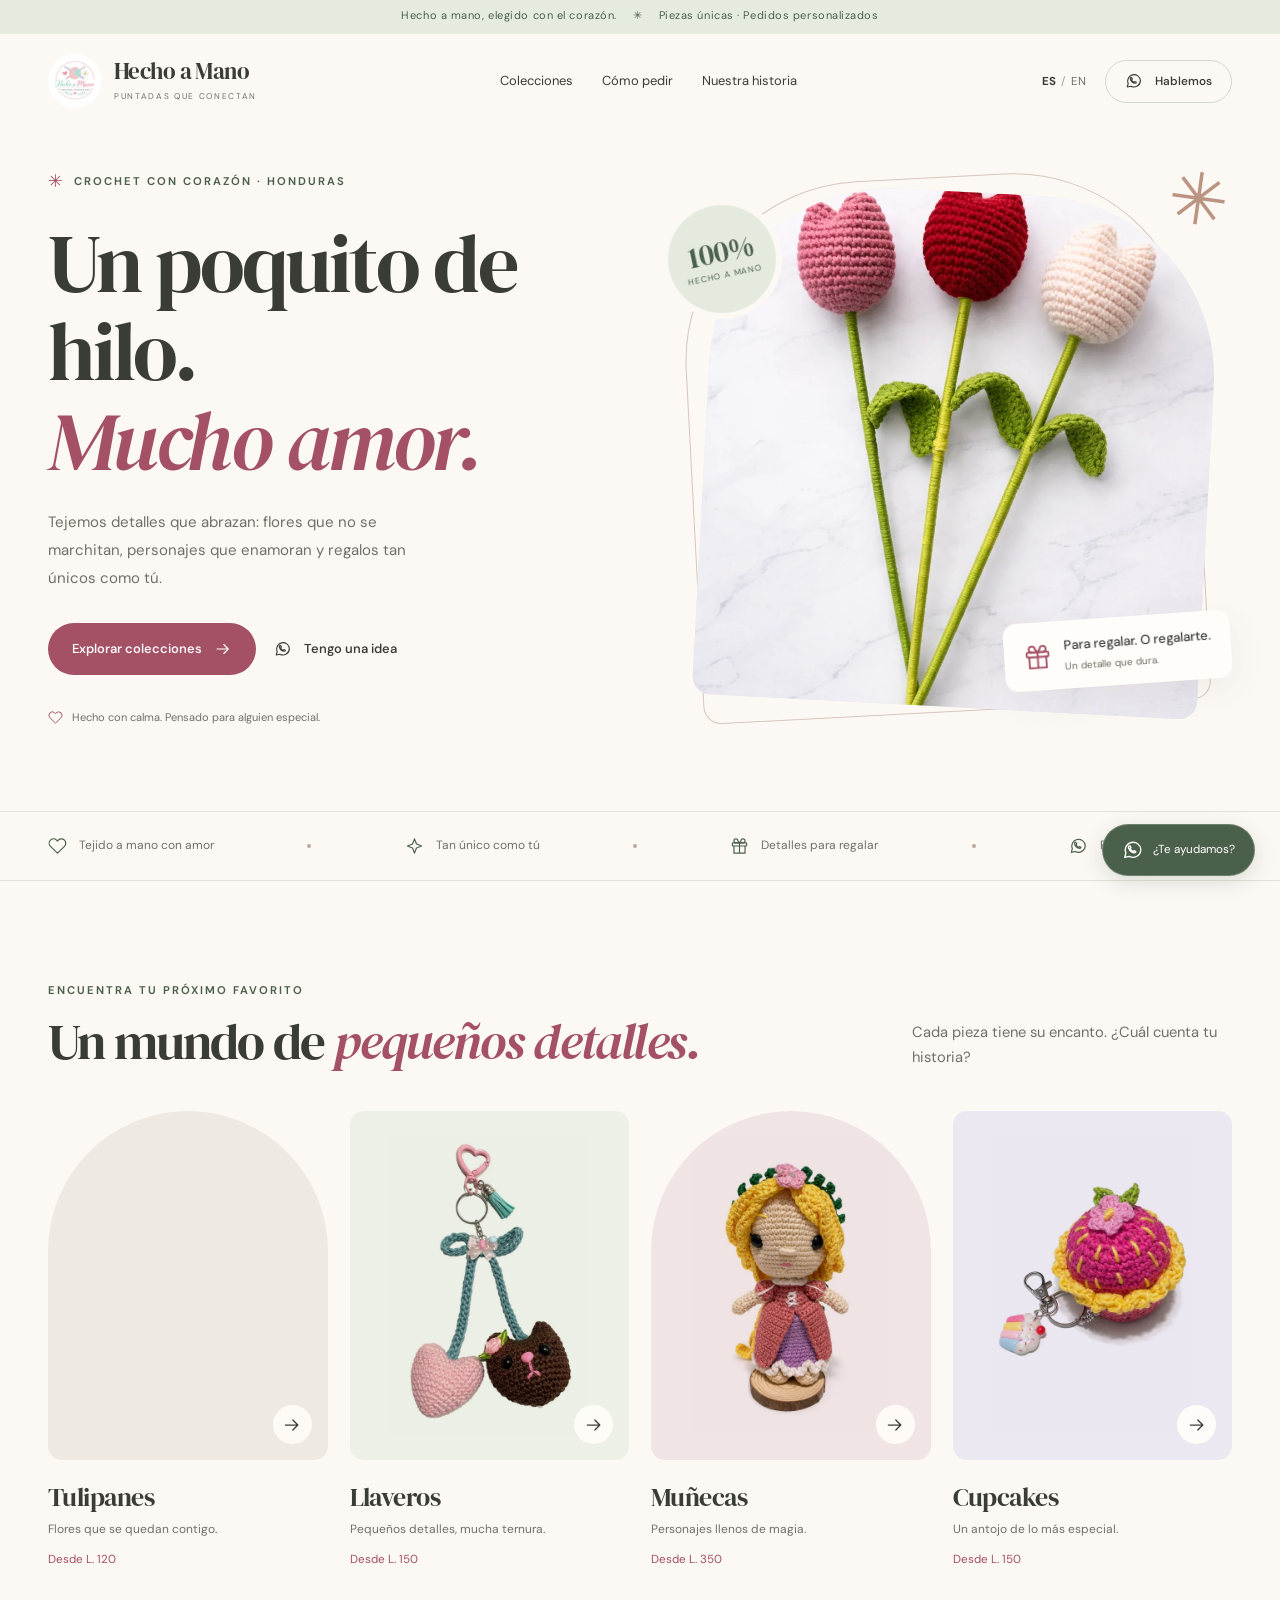
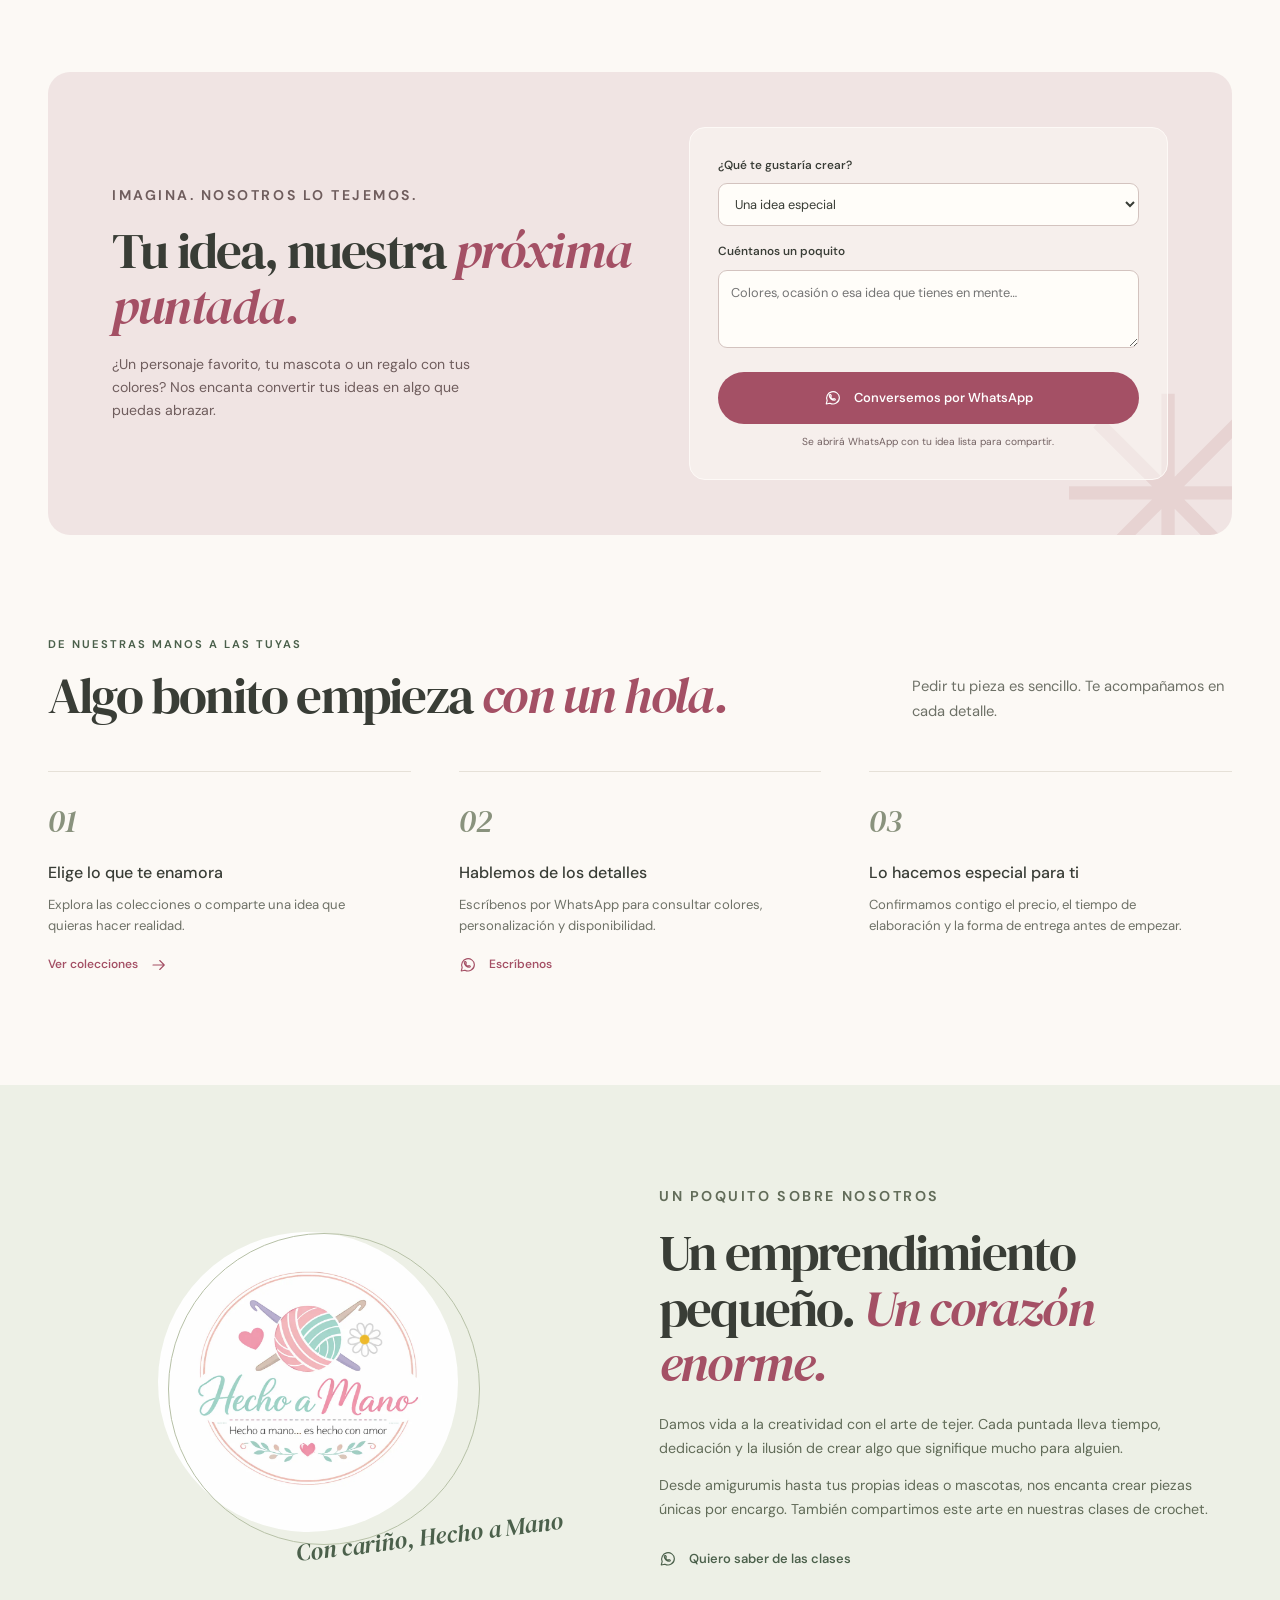
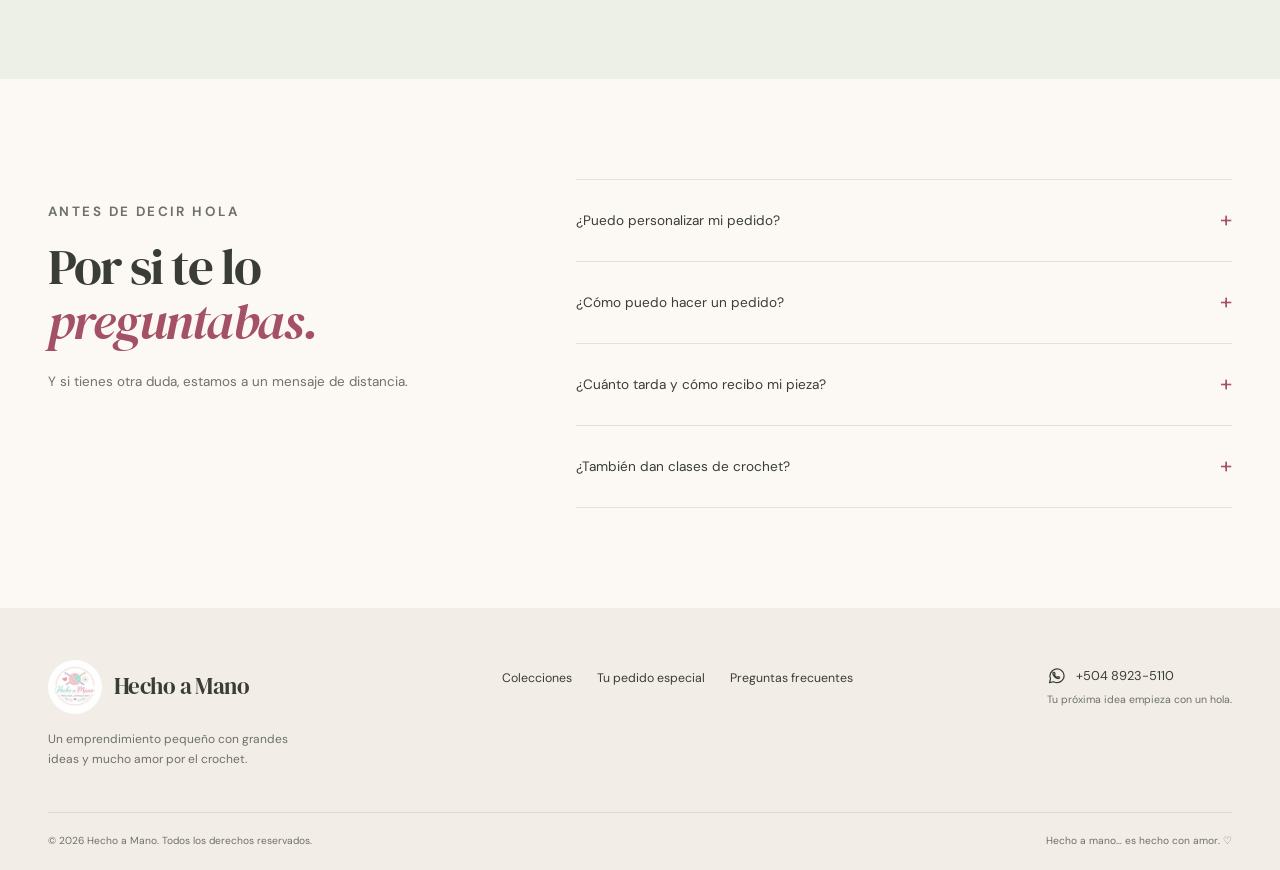
==== commit 3f9d94a8: "Refresh handmade storefront and add direct WhatsApp ordering Redesign all five pages with cream, ros" ====
--- a/index.html
+++ b/index.html
@@ -1,289 +1,122 @@
 <!DOCTYPE html>
 <html lang="es">
 <head>
-<meta charset="UTF-8">
-<title>Hecho a Mano</title>
-<meta name="viewport" content="width=device-width, initial-scale=1.0">
+  <meta charset="UTF-8">
+  <meta name="viewport" content="width=device-width, initial-scale=1.0">
+  <meta name="theme-color" content="#fcf9f5">
+  <title>Crochet con corazón · Hecho a Mano</title>
+  <meta name="description" content="Piezas únicas tejidas a mano en Honduras. Descubre tulipanes, llaveros, muñecas y cupcakes de crochet. Personaliza tu pedido por WhatsApp.">
+  <link rel="canonical" href="https://hecho-a-mano-0823.vercel.app/">
+  <meta property="og:title" content="Crochet con corazón · Hecho a Mano">
+  <meta property="og:description" content="Piezas únicas tejidas a mano en Honduras. Descubre tulipanes, llaveros, muñecas y cupcakes de crochet. Personaliza tu pedido por WhatsApp.">
+  <meta property="og:type" content="website">
+  <meta property="og:locale" content="es_HN">
+  <meta property="og:url" content="https://hecho-a-mano-0823.vercel.app/">
+  <meta property="og:image" content="https://hecho-a-mano-0823.vercel.app/images/web/tulipan-modelo.webp">
+  <link rel="icon" href="images/web/logo-small.webp" type="image/webp">
+  <link rel="preload" href="fonts/dm-sans-normal.woff2" as="font" type="font/woff2" crossorigin>
+  <link rel="preload" href="fonts/dm-serif-display-normal.woff2" as="font" type="font/woff2" crossorigin>
+  <link rel="stylesheet" href="styles.css">
+  <script src="app.js" defer></script>
+</head>
+<body data-page="home">
 
-<link href="https://fonts.googleapis.com/css2?family=Poppins:wght@300;400;500;600&family=Playfair+Display:ital,wght@1,500&display=swap" rel="stylesheet">
-
-<style>
-* {
-  box-sizing: border-box;
-}
-
-body {
-  margin: 0;
-  font-family: 'Poppins', sans-serif;
-  background: #fffafc;
-  color: #333;
-}
-
-/* CONTAINER */
-.container {
-  width: 100%;
-  max-width: 1200px;
-  margin: auto;
-  padding: 0 15px;
-  text-align: center;
-}
-
-/* HEADER */
-header {
-  background: linear-gradient(135deg, #ffd6e0, #ffe5b4, #d6f5ff);
-  padding: 40px 15px;
-}
-
-h1 {
-  font-family: 'Playfair Display', serif;
-  font-style: italic;
-  color: #e07a9d;
-  font-size: clamp(28px, 5vw, 42px);
-}
-
-header p {
-  font-size: clamp(14px, 2.5vw, 18px);
-}
-
-/* SLIDER */
-.slider {
-  position: relative;
-  width: 100%;
-  height: clamp(180px, 40vw, 260px);
-  overflow: hidden;
-  border-radius: 20px;
-  margin: 20px 0;
-}
-
-.slide {
-  position: absolute;
-  width: 100%;
-  height: 100%;
-  opacity: 0;
-  transition: opacity 1s ease-in-out;
-  cursor: pointer;
-}
-
-.slide img {
-  width: 100%;
-  height: 100%;
-  object-fit: cover;
-}
-
-.slide.active {
-  opacity: 1;
-}
-
-/* OVERLAY */
-.slide::after {
-  content: "";
-  position: absolute;
-  width: 100%;
-  height: 100%;
-  top: 0;
-  left: 0;
-  background: linear-gradient(to top, rgba(0,0,0,0.2), transparent);
-}
-
-/* DOTS */
-.dots {
-  position: absolute;
-  bottom: 10px;
-  width: 100%;
-  text-align: center;
-}
-
-.dot {
-  display: inline-block;
-  width: 8px;
-  height: 8px;
-  margin: 4px;
-  background: #ffffffaa;
-  border-radius: 50%;
-  cursor: pointer;
-}
-
-.dot.active {
-  background: #ff5c8a;
-  transform: scale(1.3);
-}
-
-/* NAV */
-nav {
-  background: #ffc8dd;
-  padding: 10px;
-  display: flex;
-  flex-wrap: wrap;
-  justify-content: center;
-  gap: 10px;
-}
-
-nav a {
-  padding: 10px 16px;
-  border-radius: 20px;
-  background: linear-gradient(135deg, #ff8fab, #ffc8dd);
-  color: #5a3e36;
-  text-decoration: none;
-  font-weight: 500;
-  transition: 0.3s;
-  font-size: clamp(13px, 2vw, 16px);
-}
-
-nav a:hover {
-  background: linear-gradient(135deg, #ff5c8a, #ffafcc);
-  color: white;
-  transform: scale(1.05);
-}
-
-/* ABOUT */
-.about {
-  max-width: 800px;
-  margin: 40px auto;
-}
-
-.about-logo {
-  width: clamp(100px, 30%, 160px);
-  margin-bottom: 20px;
-}
-
-.about h2 {
-  font-size: clamp(22px, 4vw, 30px);
-}
-
-.about p {
-  text-align: justify;
-  line-height: 1.7;
-  font-style: italic;
-  font-size: clamp(14px, 2.5vw, 16px);
-}
-
-/* WHATSAPP */
-.whatsapp-float {
-  position: fixed;
-  bottom: 15px;
-  right: 15px;
-  background: #25D366;
-  color: white;
-  padding: 12px 16px;
-  border-radius: 50px;
-  cursor: pointer;
-  font-size: 14px;
-}
-
-/* FOOTER */
-footer {
-  margin-top: 30px;
-  padding: 15px;
-  background: #e0f7fa;
-  font-size: 14px;
-}
-</style>
-</head>
-
-<body>
-
-<div class="container">
-
-<header>
-  <h1>Hecho a Mano</h1>
-  <p>Hecho a mano… es hecho con amor</p>
+<a class="skip-link" href="#main"><span data-es="Saltar al contenido" data-en="Skip to content" >Saltar al contenido</span></a>
+<div class="announcement"><span data-es="Hecho a mano, elegido con el corazón." data-en="Handmade with care. Chosen with love." >Hecho a mano, elegido con el corazón.</span><span data-es="Piezas únicas · Pedidos personalizados" data-en="Unique pieces · Custom orders" >Piezas únicas · Pedidos personalizados</span></div>
+<header class="site-header" id="site-header">
+  <div class="wrap header-inner">
+    <a class="brand" href="index.html" aria-label="Hecho a Mano — Inicio">
+      <img src="images/web/logo-small.webp" alt="Logo de Hecho a Mano" width="54" height="54">
+      <span><span class="brand-name">Hecho a Mano</span><span data-es="PUNTADAS QUE CONECTAN" data-en="STITCHES THAT CONNECT" class="brand-note">PUNTADAS QUE CONECTAN</span></span>
+    </a>
+    <nav class="main-nav" id="main-nav" aria-label="Navegación principal" data-aria-es="Navegación principal" data-aria-en="Main navigation">
+      <a href="#colecciones"><span data-es="Colecciones" data-en="Collections" >Colecciones</span></a>
+      <a href="#como-pedir"><span data-es="Cómo pedir" data-en="How to order" >Cómo pedir</span></a>
+      <a href="#historia"><span data-es="Nuestra historia" data-en="Our story" >Nuestra historia</span></a>
+    </nav>
+    <div class="header-actions">
+      <button class="language-button" id="language-button" type="button" aria-label="Switch to English"><span class="chosen" lang="es">ES</span><span lang="en">EN</span></button>
+      <a class="button button-outline button-small" href="https://wa.me/50489235110?text=%C2%A1Hola%2C+Hecho+a+Mano%21+Me+gustar%C3%ADa+saber+m%C3%A1s+sobre+sus+piezas+tejidas+y+hacer+un+pedido." data-whatsapp-es="¡Hola, Hecho a Mano! Me gustaría saber más sobre sus piezas tejidas y hacer un pedido." data-whatsapp-en="Hello, Hecho a Mano! I&#x27;d like to learn more about your crochet pieces and place an order." target="_blank" rel="noopener noreferrer" ><svg class="whatsapp" viewBox="0 0 24 24" fill="none" stroke="currentColor" stroke-width="1.5" stroke-linecap="round" stroke-linejoin="round" aria-hidden="true"><path d="M20.5 11.5a8.5 8.5 0 0 1-12.6 7.4L3 20l1.2-4.6A8.5 8.5 0 1 1 20.5 11.5Z"/><path d="M8 7.5c-.5 0-1 .5-1 1.3 0 2.9 3.4 6.2 6.5 6.2.8 0 1.6-.7 1.6-1.3l-2-1-1 1c-1.5-.6-2.7-1.8-3.3-3.2l1-1-1-2Z"/></svg><span data-es="Hablemos" data-en="Let’s talk" >Hablemos</span></a>
+      <button class="menu-toggle" id="menu-toggle" type="button" aria-label="Abrir menú" data-aria-es="Abrir o cerrar menú" data-aria-en="Open or close menu" aria-expanded="false" aria-controls="main-nav"><svg class="menu" viewBox="0 0 24 24" fill="none" stroke="currentColor" stroke-width="1.5" stroke-linecap="round" stroke-linejoin="round" aria-hidden="true"><path d="M4 7h16M4 12h16M4 17h16"/></svg></button>
+    </div>
+  </div>
 </header>
 
-<div class="slider" id="slider">
-  <div class="dots" id="dots"></div>
-</div>
+<main id="main">
+  <section class="hero wrap" aria-labelledby="hero-title">
+    <div class="hero-copy">
+      <p class="eyebrow"><span class="little-flower" aria-hidden="true">✳</span><span data-es="Crochet con corazón · Honduras" data-en="Crochet with heart · Honduras" >Crochet con corazón · Honduras</span></p>
+      <h1 id="hero-title"><span data-es="Un poquito de hilo." data-en="A little yarn." >Un poquito de hilo.</span><em data-es="Mucho amor." data-en="A lot of love." >Mucho amor.</em></h1>
+      <p data-es="Tejemos detalles que abrazan: flores que no se marchitan, personajes que enamoran y regalos tan únicos como tú." data-en="We crochet little things that feel like a hug: flowers that never fade, lovable characters, and gifts as unique as you." class="hero-description">Tejemos detalles que abrazan: flores que no se marchitan, personajes que enamoran y regalos tan únicos como tú.</p>
+      <div class="hero-buttons"><a class="button button-primary" href="#colecciones"><span data-es="Explorar colecciones" data-en="Explore collections" >Explorar colecciones</span><svg class="arrow" viewBox="0 0 24 24" fill="none" stroke="currentColor" stroke-width="1.5" stroke-linecap="round" stroke-linejoin="round" aria-hidden="true"><path d="M4 12h15m-6-6 6 6-6 6"/></svg></a><a class="text-link" href="https://wa.me/50489235110?text=%C2%A1Hola%2C+Hecho+a+Mano%21+Me+gustar%C3%ADa+cotizar+una+pieza+personalizada." data-whatsapp-es="¡Hola, Hecho a Mano! Me gustaría cotizar una pieza personalizada." data-whatsapp-en="Hello, Hecho a Mano! I&#x27;d like a quote for a custom crochet piece." target="_blank" rel="noopener noreferrer" ><svg class="whatsapp" viewBox="0 0 24 24" fill="none" stroke="currentColor" stroke-width="1.5" stroke-linecap="round" stroke-linejoin="round" aria-hidden="true"><path d="M20.5 11.5a8.5 8.5 0 0 1-12.6 7.4L3 20l1.2-4.6A8.5 8.5 0 1 1 20.5 11.5Z"/><path d="M8 7.5c-.5 0-1 .5-1 1.3 0 2.9 3.4 6.2 6.5 6.2.8 0 1.6-.7 1.6-1.3l-2-1-1 1c-1.5-.6-2.7-1.8-3.3-3.2l1-1-1-2Z"/></svg><span data-es="Tengo una idea" data-en="I have an idea" >Tengo una idea</span></a></div>
+      <p class="hero-note"><svg class="heart" viewBox="0 0 24 24" fill="none" stroke="currentColor" stroke-width="1.5" stroke-linecap="round" stroke-linejoin="round" aria-hidden="true"><path d="M20.8 4.6a5.5 5.5 0 0 0-7.8 0L12 5.7l-1.1-1.1a5.5 5.5 0 0 0-7.8 7.8L12 21l8.8-8.6a5.5 5.5 0 0 0 0-7.8Z"/></svg><span data-es="Hecho con calma. Pensado para alguien especial." data-en="Made with care. Meant for someone special." >Hecho con calma. Pensado para alguien especial.</span></p>
+    </div>
+    <div class="hero-art">
+      <div class="hero-photo"><img class="" src="images/web/tulip1.webp" srcset="images/web/tulip1-small.webp 480w, images/web/tulip1.webp 1000w" sizes="(max-width: 640px) 85vw, 42vw" alt="Tres tulipanes tejidos en tonos rosa, rojo y crema" data-alt-es="Tres tulipanes tejidos en tonos rosa, rojo y crema" data-alt-en="Three crocheted tulips in pink, red, and cream" fetchpriority="high" decoding="async"></div>
+      <div class="hero-stamp"><b>100%</b><span data-es="hecho a mano" data-en="handmade" >hecho a mano</span></div>
+      <span class="hero-spark" aria-hidden="true">✳</span>
+      <div class="hero-label"><svg class="gift" viewBox="0 0 24 24" fill="none" stroke="currentColor" stroke-width="1.5" stroke-linecap="round" stroke-linejoin="round" aria-hidden="true"><rect x="3" y="8" width="18" height="4" rx="1"/><path d="M5 12v9h14v-9M12 8v13M12 8H7.5A2.5 2.5 0 1 1 10 5.5L12 8Zm0 0h4.5A2.5 2.5 0 1 0 14 5.5L12 8Z"/></svg><div><strong data-es="Para regalar. O regalarte." data-en="To give. Or to keep." >Para regalar. O regalarte.</strong><small data-es="Un detalle que dura." data-en="A little joy that lasts." >Un detalle que dura.</small></div></div>
+    </div>
+  </section>
+  <div class="values-strip"><div class="wrap values-inner">
+    <div class="value-item"><svg class="heart" viewBox="0 0 24 24" fill="none" stroke="currentColor" stroke-width="1.5" stroke-linecap="round" stroke-linejoin="round" aria-hidden="true"><path d="M20.8 4.6a5.5 5.5 0 0 0-7.8 0L12 5.7l-1.1-1.1a5.5 5.5 0 0 0-7.8 7.8L12 21l8.8-8.6a5.5 5.5 0 0 0 0-7.8Z"/></svg><span data-es="Tejido a mano con amor" data-en="Crocheted by hand with love" >Tejido a mano con amor</span></div><span class="value-separator" aria-hidden="true"></span>
+    <div class="value-item"><svg class="spark" viewBox="0 0 24 24" fill="none" stroke="currentColor" stroke-width="1.5" stroke-linecap="round" stroke-linejoin="round" aria-hidden="true"><path d="m12 3 2.5 6.5L21 12l-6.5 2.5L12 21l-2.5-6.5L3 12l6.5-2.5L12 3Z"/></svg><span data-es="Tan único como tú" data-en="As unique as you" >Tan único como tú</span></div><span class="value-separator" aria-hidden="true"></span>
+    <div class="value-item"><svg class="gift" viewBox="0 0 24 24" fill="none" stroke="currentColor" stroke-width="1.5" stroke-linecap="round" stroke-linejoin="round" aria-hidden="true"><rect x="3" y="8" width="18" height="4" rx="1"/><path d="M5 12v9h14v-9M12 8v13M12 8H7.5A2.5 2.5 0 1 1 10 5.5L12 8Zm0 0h4.5A2.5 2.5 0 1 0 14 5.5L12 8Z"/></svg><span data-es="Detalles para regalar" data-en="Thoughtful little gifts" >Detalles para regalar</span></div><span class="value-separator" aria-hidden="true"></span>
+    <div class="value-item"><svg class="whatsapp" viewBox="0 0 24 24" fill="none" stroke="currentColor" stroke-width="1.5" stroke-linecap="round" stroke-linejoin="round" aria-hidden="true"><path d="M20.5 11.5a8.5 8.5 0 0 1-12.6 7.4L3 20l1.2-4.6A8.5 8.5 0 1 1 20.5 11.5Z"/><path d="M8 7.5c-.5 0-1 .5-1 1.3 0 2.9 3.4 6.2 6.5 6.2.8 0 1.6-.7 1.6-1.3l-2-1-1 1c-1.5-.6-2.7-1.8-3.3-3.2l1-1-1-2Z"/></svg><span data-es="Pedidos por WhatsApp" data-en="Order on WhatsApp" >Pedidos por WhatsApp</span></div>
+  </div></div>
+  <section class="wrap section" id="colecciones" aria-labelledby="collections-title">
+    <div class="section-heading reveal"><div><p class="eyebrow"><span data-es="Encuentra tu próximo favorito" data-en="Find your next favorite" >Encuentra tu próximo favorito</span></p><h2 id="collections-title"><span data-es="Un mundo de" data-en="A world of" >Un mundo de</span> <em><span data-es="pequeños detalles." data-en="little wonders." >pequeños detalles.</span></em></h2></div><p data-es="Cada pieza tiene su encanto. ¿Cuál cuenta tu historia?" data-en="Every piece has its own charm. Which one tells your story?" >Cada pieza tiene su encanto. ¿Cuál cuenta tu historia?</p></div>
+    <div class="collection-grid"><a class="collection-card reveal" href="tulipanes.html"><div class="collection-image photo"><img class="" src="images/web/tulip1.webp" srcset="images/web/tulip1-small.webp 480w, images/web/tulip1.webp 1000w" sizes="(max-width: 640px) 45vw, (max-width: 900px) 45vw, 24vw" alt="Tulipanes tejidos a mano" data-alt-es="Tulipanes tejidos a mano" data-alt-en="Tulips crocheted by hand" loading="lazy" decoding="async"><span class="collection-arrow"><svg class="arrow" viewBox="0 0 24 24" fill="none" stroke="currentColor" stroke-width="1.5" stroke-linecap="round" stroke-linejoin="round" aria-hidden="true"><path d="M4 12h15m-6-6 6 6-6 6"/></svg></span></div><div class="collection-info"><h3 data-es="Tulipanes" data-en="Tulips" >Tulipanes</h3><p data-es="Flores que se quedan contigo." data-en="Flowers to keep forever." >Flores que se quedan contigo.</p><span data-es="Desde L. 120" data-en="From L. 120" class="from-price">Desde L. 120</span></div></a><a class="collection-card reveal" href="llaveros.html"><div class="collection-image "><img class="" src="images/web/llavero1.webp" srcset="images/web/llavero1-small.webp 480w, images/web/llavero1.webp 1000w" sizes="(max-width: 640px) 45vw, (max-width: 900px) 45vw, 24vw" alt="Llaveros tejidos a mano" data-alt-es="Llaveros tejidos a mano" data-alt-en="Keychains crocheted by hand" loading="lazy" decoding="async"><span class="collection-arrow"><svg class="arrow" viewBox="0 0 24 24" fill="none" stroke="currentColor" stroke-width="1.5" stroke-linecap="round" stroke-linejoin="round" aria-hidden="true"><path d="M4 12h15m-6-6 6 6-6 6"/></svg></span></div><div class="collection-info"><h3 data-es="Llaveros" data-en="Keychains" >Llaveros</h3><p data-es="Pequeños detalles, mucha ternura." data-en="Little details, lots of charm." >Pequeños detalles, mucha ternura.</p><span data-es="Desde L. 150" data-en="From L. 150" class="from-price">Desde L. 150</span></div></a><a class="collection-card reveal" href="munecas.html"><div class="collection-image "><img class="" src="images/web/rapunzel1.webp" srcset="images/web/rapunzel1-small.webp 480w, images/web/rapunzel1.webp 1000w" sizes="(max-width: 640px) 45vw, (max-width: 900px) 45vw, 24vw" alt="Muñecas tejidos a mano" data-alt-es="Muñecas tejidos a mano" data-alt-en="Dolls crocheted by hand" loading="lazy" decoding="async"><span class="collection-arrow"><svg class="arrow" viewBox="0 0 24 24" fill="none" stroke="currentColor" stroke-width="1.5" stroke-linecap="round" stroke-linejoin="round" aria-hidden="true"><path d="M4 12h15m-6-6 6 6-6 6"/></svg></span></div><div class="collection-info"><h3 data-es="Muñecas" data-en="Dolls" >Muñecas</h3><p data-es="Personajes llenos de magia." data-en="Characters with a little magic." >Personajes llenos de magia.</p><span data-es="Desde L. 350" data-en="From L. 350" class="from-price">Desde L. 350</span></div></a><a class="collection-card reveal" href="cupcakes.html"><div class="collection-image "><img class="" src="images/web/cupcake1.webp" srcset="images/web/cupcake1-small.webp 480w, images/web/cupcake1.webp 1000w" sizes="(max-width: 640px) 45vw, (max-width: 900px) 45vw, 24vw" alt="Cupcakes tejidos a mano" data-alt-es="Cupcakes tejidos a mano" data-alt-en="Cupcakes crocheted by hand" loading="lazy" decoding="async"><span class="collection-arrow"><svg class="arrow" viewBox="0 0 24 24" fill="none" stroke="currentColor" stroke-width="1.5" stroke-linecap="round" stroke-linejoin="round" aria-hidden="true"><path d="M4 12h15m-6-6 6 6-6 6"/></svg></span></div><div class="collection-info"><h3 data-es="Cupcakes" data-en="Cupcakes" >Cupcakes</h3><p data-es="Un antojo de lo más especial." data-en="A little treat, a lot of joy." >Un antojo de lo más especial.</p><span data-es="Desde L. 150" data-en="From L. 150" class="from-price">Desde L. 150</span></div></a></div>
+  </section>
+  <section class="custom-section wrap" id="personaliza" aria-labelledby="custom-title">
+    <div class="custom-copy"><p class="eyebrow"><span data-es="Imagina. Nosotros lo tejemos." data-en="Imagine it. We’ll crochet it." >Imagina. Nosotros lo tejemos.</span></p><h2 id="custom-title"><span data-es="Tu idea, nuestra" data-en="Your idea, our" >Tu idea, nuestra</span> <em><span data-es="próxima puntada." data-en="next stitch." >próxima puntada.</span></em></h2><p data-es="¿Un personaje favorito, tu mascota o un regalo con tus colores? Nos encanta convertir tus ideas en algo que puedas abrazar." data-en="A favorite character, your pet, or a gift in your colors? We love turning your ideas into something you can hold." >¿Un personaje favorito, tu mascota o un regalo con tus colores? Nos encanta convertir tus ideas en algo que puedas abrazar.</p></div>
+    <div class="custom-form">
+      <label for="custom-type"><span data-es="¿Qué te gustaría crear?" data-en="What would you like to create?" >¿Qué te gustaría crear?</span></label>
+      <select id="custom-type"><option value="especial" data-es="Una idea especial" data-en="Something special">Una idea especial</option><option value="tulipanes" data-es="Tulipanes" data-en="Tulips">Tulipanes</option><option value="llaveros" data-es="Llaveros" data-en="Keychains">Llaveros</option><option value="munecas" data-es="Muñecas o personajes" data-en="Dolls or characters">Muñecas o personajes</option><option value="cupcakes" data-es="Cupcakes" data-en="Cupcakes">Cupcakes</option></select>
+      <label for="custom-idea"><span data-es="Cuéntanos un poquito" data-en="Tell us a little more" >Cuéntanos un poquito</span></label>
+      <textarea id="custom-idea" maxlength="600" placeholder="Colores, ocasión o esa idea que tienes en mente…" data-placeholder-es="Colores, ocasión o esa idea que tienes en mente…" data-placeholder-en="Colors, the occasion, or that idea you have in mind…" rows="2"></textarea>
+      <a class="button button-primary" href="https://wa.me/50489235110?text=%C2%A1Hola%2C+Hecho+a+Mano%21+Me+gustar%C3%ADa+cotizar+una+pieza+personalizada." data-whatsapp-es="¡Hola, Hecho a Mano! Me gustaría cotizar una pieza personalizada." data-whatsapp-en="Hello, Hecho a Mano! I&#x27;d like a quote for a custom crochet piece." target="_blank" rel="noopener noreferrer" id="custom-order"><svg class="whatsapp" viewBox="0 0 24 24" fill="none" stroke="currentColor" stroke-width="1.5" stroke-linecap="round" stroke-linejoin="round" aria-hidden="true"><path d="M20.5 11.5a8.5 8.5 0 0 1-12.6 7.4L3 20l1.2-4.6A8.5 8.5 0 1 1 20.5 11.5Z"/><path d="M8 7.5c-.5 0-1 .5-1 1.3 0 2.9 3.4 6.2 6.5 6.2.8 0 1.6-.7 1.6-1.3l-2-1-1 1c-1.5-.6-2.7-1.8-3.3-3.2l1-1-1-2Z"/></svg><span data-es="Conversemos por WhatsApp" data-en="Let’s chat on WhatsApp" >Conversemos por WhatsApp</span></a>
+      <p data-es="Se abrirá WhatsApp con tu idea lista para compartir." data-en="WhatsApp will open with your idea ready to share." class="form-note">Se abrirá WhatsApp con tu idea lista para compartir.</p>
+    </div>
+  </section>
+  <section class="wrap section" id="como-pedir" aria-labelledby="steps-title">
+    <div class="section-heading reveal"><div><p class="eyebrow"><span data-es="De nuestras manos a las tuyas" data-en="From our hands to yours" >De nuestras manos a las tuyas</span></p><h2 id="steps-title"><span data-es="Algo bonito empieza" data-en="Something lovely starts" >Algo bonito empieza</span> <em><span data-es="con un hola." data-en="with a hello." >con un hola.</span></em></h2></div><p data-es="Pedir tu pieza es sencillo. Te acompañamos en cada detalle." data-en="Ordering your piece is easy. We’ll help with every little detail." >Pedir tu pieza es sencillo. Te acompañamos en cada detalle.</p></div>
+    <div class="steps-grid">
+      <article class="step reveal"><span class="step-number">01</span><h3 data-es="Elige lo que te enamora" data-en="Find something you love" >Elige lo que te enamora</h3><p data-es="Explora las colecciones o comparte una idea que quieras hacer realidad." data-en="Browse our collections or share an idea you’d love to bring to life." >Explora las colecciones o comparte una idea que quieras hacer realidad.</p><a class="text-link" href="#colecciones"><span data-es="Ver colecciones" data-en="Browse collections" >Ver colecciones</span><svg class="arrow" viewBox="0 0 24 24" fill="none" stroke="currentColor" stroke-width="1.5" stroke-linecap="round" stroke-linejoin="round" aria-hidden="true"><path d="M4 12h15m-6-6 6 6-6 6"/></svg></a></article>
+      <article class="step reveal"><span class="step-number">02</span><h3 data-es="Hablemos de los detalles" data-en="Let’s talk about the details" >Hablemos de los detalles</h3><p data-es="Escríbenos por WhatsApp para consultar colores, personalización y disponibilidad." data-en="Message us on WhatsApp to discuss colors, personalization, and availability." >Escríbenos por WhatsApp para consultar colores, personalización y disponibilidad.</p><a class="text-link" href="https://wa.me/50489235110?text=%C2%A1Hola%2C+Hecho+a+Mano%21+Me+gustar%C3%ADa+saber+m%C3%A1s+sobre+sus+piezas+tejidas+y+hacer+un+pedido." data-whatsapp-es="¡Hola, Hecho a Mano! Me gustaría saber más sobre sus piezas tejidas y hacer un pedido." data-whatsapp-en="Hello, Hecho a Mano! I&#x27;d like to learn more about your crochet pieces and place an order." target="_blank" rel="noopener noreferrer" ><svg class="whatsapp" viewBox="0 0 24 24" fill="none" stroke="currentColor" stroke-width="1.5" stroke-linecap="round" stroke-linejoin="round" aria-hidden="true"><path d="M20.5 11.5a8.5 8.5 0 0 1-12.6 7.4L3 20l1.2-4.6A8.5 8.5 0 1 1 20.5 11.5Z"/><path d="M8 7.5c-.5 0-1 .5-1 1.3 0 2.9 3.4 6.2 6.5 6.2.8 0 1.6-.7 1.6-1.3l-2-1-1 1c-1.5-.6-2.7-1.8-3.3-3.2l1-1-1-2Z"/></svg><span data-es="Escríbenos" data-en="Send us a hello" >Escríbenos</span></a></article>
+      <article class="step reveal"><span class="step-number">03</span><h3 data-es="Lo hacemos especial para ti" data-en="We make it special for you" >Lo hacemos especial para ti</h3><p data-es="Confirmamos contigo el precio, el tiempo de elaboración y la forma de entrega antes de empezar." data-en="We’ll confirm the price, creation time, and delivery arrangements with you before we begin." >Confirmamos contigo el precio, el tiempo de elaboración y la forma de entrega antes de empezar.</p></article>
+    </div>
+  </section>
+  <section class="story-section section" id="historia" aria-labelledby="story-title"><div class="wrap story-grid">
+    <div class="story-art reveal"><img src="images/web/logo.webp" alt="Hecho a Mano — Hecho a mano es hecho con amor" width="300" height="300" loading="lazy"><span data-es="Con cariño, Hecho a Mano" data-en="With love, Hecho a Mano" class="story-signature">Con cariño, Hecho a Mano</span></div>
+    <div class="story-copy reveal"><p class="eyebrow"><span data-es="Un poquito sobre nosotros" data-en="A little about us" >Un poquito sobre nosotros</span></p><h2 id="story-title"><span data-es="Un emprendimiento pequeño." data-en="A small business." >Un emprendimiento pequeño.</span> <em><span data-es="Un corazón enorme." data-en="A whole lot of heart." >Un corazón enorme.</span></em></h2><p data-es="Damos vida a la creatividad con el arte de tejer. Cada puntada lleva tiempo, dedicación y la ilusión de crear algo que signifique mucho para alguien." data-en="We bring creativity to life through crochet. Every stitch carries time, care, and the hope of creating something that means a lot to someone." >Damos vida a la creatividad con el arte de tejer. Cada puntada lleva tiempo, dedicación y la ilusión de crear algo que signifique mucho para alguien.</p><p data-es="Desde amigurumis hasta tus propias ideas o mascotas, nos encanta crear piezas únicas por encargo. También compartimos este arte en nuestras clases de crochet." data-en="From amigurumi to your own ideas or pets, we love creating unique pieces to order. We also share this craft through our crochet classes." >Desde amigurumis hasta tus propias ideas o mascotas, nos encanta crear piezas únicas por encargo. También compartimos este arte en nuestras clases de crochet.</p><a class="text-link" href="https://wa.me/50489235110?text=%C2%A1Hola%2C+Hecho+a+Mano%21+Me+gustar%C3%ADa+recibir+informaci%C3%B3n+sobre+sus+clases+de+crochet." data-whatsapp-es="¡Hola, Hecho a Mano! Me gustaría recibir información sobre sus clases de crochet." data-whatsapp-en="Hello, Hecho a Mano! I’d like more information about your crochet classes." target="_blank" rel="noopener noreferrer" ><svg class="whatsapp" viewBox="0 0 24 24" fill="none" stroke="currentColor" stroke-width="1.5" stroke-linecap="round" stroke-linejoin="round" aria-hidden="true"><path d="M20.5 11.5a8.5 8.5 0 0 1-12.6 7.4L3 20l1.2-4.6A8.5 8.5 0 1 1 20.5 11.5Z"/><path d="M8 7.5c-.5 0-1 .5-1 1.3 0 2.9 3.4 6.2 6.5 6.2.8 0 1.6-.7 1.6-1.3l-2-1-1 1c-1.5-.6-2.7-1.8-3.3-3.2l1-1-1-2Z"/></svg><span data-es="Quiero saber de las clases" data-en="Tell me about the classes" >Quiero saber de las clases</span></a></div>
+  </div></section>
+  <section class="wrap section faq-grid" id="preguntas" aria-labelledby="faq-title"><div class="reveal"><p class="eyebrow"><span data-es="Antes de decir hola" data-en="Before you say hello" >Antes de decir hola</span></p><h2 id="faq-title"><span data-es="Por si te lo" data-en="Just in case you’re" >Por si te lo</span> <em><span data-es="preguntabas." data-en="wondering." >preguntabas.</span></em></h2><p data-es="Y si tienes otra duda, estamos a un mensaje de distancia." data-en="And if you have another question, we’re just a message away." >Y si tienes otra duda, estamos a un mensaje de distancia.</p></div><div class="faq-list">
+    <details><summary><span data-es="¿Puedo personalizar mi pedido?" data-en="Can I personalize my order?" >¿Puedo personalizar mi pedido?</span></summary><p data-es="¡Sí! Cuéntanos tu idea, colores favoritos o personaje por WhatsApp. Revisaremos los detalles contigo y te compartiremos una cotización." data-en="Yes! Share your idea, favorite colors, or character on WhatsApp. We’ll go over the details with you and prepare a quote." >¡Sí! Cuéntanos tu idea, colores favoritos o personaje por WhatsApp. Revisaremos los detalles contigo y te compartiremos una cotización.</p></details>
+    <details><summary><span data-es="¿Cómo puedo hacer un pedido?" data-en="How do I place an order?" >¿Cómo puedo hacer un pedido?</span></summary><p data-es="Entra a una colección y elige “Pedir por WhatsApp” en la pieza que te guste. Se abrirá un chat con el producto en el mensaje. Tú lo revisas y lo envías." data-en="Open a collection and choose “Order on WhatsApp” on the piece you like. A chat will open with the product in the message. You can review and send it." >Entra a una colección y elige “Pedir por WhatsApp” en la pieza que te guste. Se abrirá un chat con el producto en el mensaje. Tú lo revisas y lo envías.</p></details>
+    <details><summary><span data-es="¿Cuánto tarda y cómo recibo mi pieza?" data-en="How long does it take, and how will I receive it?" >¿Cuánto tarda y cómo recibo mi pieza?</span></summary><p data-es="El tiempo de elaboración depende de la pieza y de la personalización. Escríbenos para confirmar disponibilidad, tiempo y opciones de entrega antes de realizar tu pedido." data-en="Creation time depends on the piece and personalization. Message us to confirm availability, timing, and delivery options before placing your order." >El tiempo de elaboración depende de la pieza y de la personalización. Escríbenos para confirmar disponibilidad, tiempo y opciones de entrega antes de realizar tu pedido.</p></details>
+    <details><summary><span data-es="¿También dan clases de crochet?" data-en="Do you also offer crochet classes?" >¿También dan clases de crochet?</span></summary><p data-es="Sí, ofrecemos clases para aprender y desarrollar tu creatividad. Consulta por WhatsApp los horarios, requisitos y disponibilidad." data-en="Yes, we offer classes to help you learn and explore your creativity. Ask us on WhatsApp about schedules, requirements, and availability." >Sí, ofrecemos clases para aprender y desarrollar tu creatividad. Consulta por WhatsApp los horarios, requisitos y disponibilidad.</p></details>
+  </div></section>
+</main>
 
-<nav>
-  <a href="llaveros.html">Llaveros</a>
-  <a href="cupcakes.html">Cupcakes</a>
-  <a href="munecas.html">Muñecas</a>
-  <a href="tulipanes.html">Tulipanes</a>
-</nav>
 
-<section class="about">
-  <h2>Sobre Nosotros</h2>
-  <img src="images/logo.png" class="about-logo">
+<footer class="site-footer">
+  <div class="wrap footer-top">
+    <div class="footer-brand">
+      <a class="brand" href="index.html"><img src="images/web/logo-small.webp" alt="Hecho a Mano" width="54" height="54"><span class="brand-name">Hecho a Mano</span></a>
+      <p data-es="Un emprendimiento pequeño con grandes ideas y mucho amor por el crochet." data-en="A small business with big ideas and a love for crochet." >Un emprendimiento pequeño con grandes ideas y mucho amor por el crochet.</p>
+    </div>
+    <nav class="footer-nav" aria-label="Enlaces del pie de página" data-aria-es="Enlaces del pie de página" data-aria-en="Footer links">
+      <a href="#colecciones"><span data-es="Colecciones" data-en="Collections" >Colecciones</span></a>
+      <a href="#personaliza"><span data-es="Tu pedido especial" data-en="Your custom order" >Tu pedido especial</span></a>
+      <a href="#preguntas"><span data-es="Preguntas frecuentes" data-en="FAQs" >Preguntas frecuentes</span></a>
+    </nav>
+    <div class="footer-contact"><a href="https://wa.me/50489235110?text=%C2%A1Hola%2C+Hecho+a+Mano%21+Me+gustar%C3%ADa+saber+m%C3%A1s+sobre+sus+piezas+tejidas+y+hacer+un+pedido." target="_blank" rel="noopener noreferrer"><svg class="whatsapp" viewBox="0 0 24 24" fill="none" stroke="currentColor" stroke-width="1.5" stroke-linecap="round" stroke-linejoin="round" aria-hidden="true"><path d="M20.5 11.5a8.5 8.5 0 0 1-12.6 7.4L3 20l1.2-4.6A8.5 8.5 0 1 1 20.5 11.5Z"/><path d="M8 7.5c-.5 0-1 .5-1 1.3 0 2.9 3.4 6.2 6.5 6.2.8 0 1.6-.7 1.6-1.3l-2-1-1 1c-1.5-.6-2.7-1.8-3.3-3.2l1-1-1-2Z"/></svg><span>+504 8923-5110</span></a><p data-es="Tu próxima idea empieza con un hola." data-en="Your next idea begins with a hello." >Tu próxima idea empieza con un hola.</p></div>
+  </div>
+  <div class="wrap footer-bottom"><p>© <span data-year>2026</span> Hecho a Mano. <span data-es="Todos los derechos reservados." data-en="All rights reserved." >Todos los derechos reservados.</span></p><p><span data-es="Hecho a mano… es hecho con amor." data-en="Made by hand… made with love." >Hecho a mano… es hecho con amor.</span> ♡</p></div>
+</footer>
+<a class="floating-contact" href="https://wa.me/50489235110?text=%C2%A1Hola%2C+Hecho+a+Mano%21+Me+gustar%C3%ADa+saber+m%C3%A1s+sobre+sus+piezas+tejidas+y+hacer+un+pedido." data-whatsapp-es="¡Hola, Hecho a Mano! Me gustaría saber más sobre sus piezas tejidas y hacer un pedido." data-whatsapp-en="Hello, Hecho a Mano! I&#x27;d like to learn more about your crochet pieces and place an order." target="_blank" rel="noopener noreferrer" aria-label="Escribir a Hecho a Mano por WhatsApp" data-aria-es="Escribir a Hecho a Mano por WhatsApp" data-aria-en="Message Hecho a Mano on WhatsApp"><svg class="whatsapp" viewBox="0 0 24 24" fill="none" stroke="currentColor" stroke-width="1.5" stroke-linecap="round" stroke-linejoin="round" aria-hidden="true"><path d="M20.5 11.5a8.5 8.5 0 0 1-12.6 7.4L3 20l1.2-4.6A8.5 8.5 0 1 1 20.5 11.5Z"/><path d="M8 7.5c-.5 0-1 .5-1 1.3 0 2.9 3.4 6.2 6.5 6.2.8 0 1.6-.7 1.6-1.3l-2-1-1 1c-1.5-.6-2.7-1.8-3.3-3.2l1-1-1-2Z"/></svg><span data-es="¿Te ayudamos?" data-en="Can we help?" >¿Te ayudamos?</span></a>
 
-  <p>
-    Creamos piezas únicas tejidas a mano, donde cada puntada refleja dedicación, creatividad y amor por el detalle.
-    También realizamos pedidos personalizados por encargo, adaptándonos a ideas especiales para cada cliente.
-  </p>
-
-  <p>
-    Además, ofrecemos clases de crochet para quienes desean aprender y desarrollar su creatividad,
-    compartiendo la belleza de este arte en un ambiente cercano e inspirador.
-  </p>
-</section>
-
-<footer>
-  © 2026 Hecho a Mano
-</footer>
-
-</div>
-
-<div class="whatsapp-float" onclick="sendWhatsApp()">
-  WhatsApp
-</div>
-
-<script>
-const slidesData = [
-  { img: "llavero1.png", link: "llaveros.html" },
-  { img: "cupcake1.png", link: "cupcakes.html" },
-  { img: "bella1.png", link: "munecas.html" },
-  { img: "tulip1.jpg", link: "tulipanes.html" }
-];
-
-const slider = document.getElementById("slider");
-const dotsContainer = document.getElementById("dots");
-
-slidesData.forEach((item, i) => {
-  let slide = document.createElement("div");
-  slide.className = "slide";
-  if(i === 0) slide.classList.add("active");
-
-  slide.innerHTML = `<img src="images/${item.img}">`;
-
-  slide.addEventListener("click", () => {
-    window.location.href = item.link;
-  });
-
-  slider.appendChild(slide);
-
-  let dot = document.createElement("span");
-  dot.className = "dot";
-  if(i === 0) dot.classList.add("active");
-
-  dot.addEventListener("click", () => showSlide(i));
-  dotsContainer.appendChild(dot);
-});
-
-const slides = document.querySelectorAll(".slide");
-const dots = document.querySelectorAll(".dot");
-
-let index = 0;
-
-function showSlide(i){
-  slides.forEach((s, idx)=>{
-    s.classList.remove("active");
-    dots[idx].classList.remove("active");
-  });
-
-  slides[i].classList.add("active");
-  dots[i].classList.add("active");
-  index = i;
-}
-
-function autoSlide(){
-  index = (index + 1) % slides.length;
-  showSlide(index);
-}
-
-setInterval(autoSlide, 3000);
-
-function sendWhatsApp() {
-  window.open("https://wa.link/31vzqd", "_blank");
-}
-</script>
 
 </body>
 </html>
--- a/styles.css
+++ b/styles.css
@@ -0,0 +1,441 @@
+@font-face {
+  font-family: 'DM Sans';
+  font-style: normal;
+  font-weight: 400 700;
+  font-display: swap;
+  src: url(fonts/dm-sans-normal.woff2) format('woff2');
+  unicode-range: U+0000-00FF, U+0131, U+0152-0153, U+02BB-02BC, U+02C6, U+02DA, U+02DC, U+0304, U+0308, U+0329, U+2000-206F, U+20AC, U+2122, U+2191, U+2193, U+2212, U+2215, U+FEFF, U+FFFD;
+}
+
+@font-face {
+  font-family: 'DM Serif Display';
+  font-style: italic;
+  font-weight: 400;
+  font-display: swap;
+  src: url(fonts/dm-serif-display-italic.woff2) format('woff2');
+  unicode-range: U+0000-00FF, U+0131, U+0152-0153, U+02BB-02BC, U+02C6, U+02DA, U+02DC, U+0304, U+0308, U+0329, U+2000-206F, U+20AC, U+2122, U+2191, U+2193, U+2212, U+2215, U+FEFF, U+FFFD;
+}
+
+@font-face {
+  font-family: 'DM Serif Display';
+  font-style: normal;
+  font-weight: 400;
+  font-display: swap;
+  src: url(fonts/dm-serif-display-normal.woff2) format('woff2');
+  unicode-range: U+0000-00FF, U+0131, U+0152-0153, U+02BB-02BC, U+02C6, U+02DA, U+02DC, U+0304, U+0308, U+0329, U+2000-206F, U+20AC, U+2122, U+2191, U+2193, U+2212, U+2215, U+FEFF, U+FFFD;
+}
+
+:root {
+  color-scheme: light;
+  --paper: #fcf9f5;
+  --ink: #393d36;
+  --muted: #6e7167;
+  --rose: #a45065;
+  --rose-dark: #883d51;
+  --blush: #f2e2e3;
+  --sage: #e6ebdf;
+  --green: #4b604b;
+  --line: #e6e1d8;
+  --serif: 'DM Serif Display', Georgia, serif;
+  --sans: 'DM Sans', system-ui, sans-serif;
+  --ease: cubic-bezier(.2,.75,.25,1);
+}
+* { box-sizing: border-box; }
+html { scroll-behavior: smooth; scroll-padding-top: 110px; }
+body { margin: 0; background: var(--paper); color: var(--ink); font: 16px/1.65 var(--sans); -webkit-font-smoothing: antialiased; }
+body.dialog-open { overflow: hidden; }
+button, input, textarea, select { font: inherit; }
+button, a, input, select, textarea, summary { -webkit-tap-highlight-color: transparent; }
+button { color: inherit; cursor: pointer; }
+a { color: inherit; text-decoration: none; }
+img { display: block; max-width: 100%; }
+svg { flex-shrink: 0; width: 20px; height: 20px; }
+button svg, a svg { pointer-events: none; }
+h1, h2, h3, p, figure { margin: 0; }
+h1, h2, h3 { font-weight: 400; }
+h1, h2 { font-family: var(--serif); line-height: 1.08; letter-spacing: -.035em; }
+h1 { font-size: clamp(3.3rem, 6.4vw, 6.1rem); }
+h2 { font-size: clamp(2.5rem, 4vw, 3.8rem); }
+h3 { line-height: 1.3; }
+em { color: var(--rose); font-weight: 400; }
+::selection { background: #ead0d5; color: #39352f; }
+:focus-visible { outline: 3px solid var(--rose); outline-offset: 5px; }
+[hidden] { display: none !important; }
+.wrap { width: min(1200px, calc(100% - 96px)); margin-inline: auto; }
+.section { padding-block: 100px; }
+.eyebrow { font-size: .7rem; font-weight: 650; letter-spacing: .18em; text-transform: uppercase; color: var(--green); }
+.section-copy { max-width: 480px; color: var(--muted); }
+.section-copy p + p { margin-top: 14px; }
+.section-heading { display: flex; gap: 32px; justify-content: space-between; align-items: end; margin-bottom: 42px; }
+.section-heading h2 { margin-top: 14px; }
+.section-heading > p { max-width: 320px; color: var(--muted); font-size: .92rem; }
+.skip-link { position: fixed; top: 8px; left: 8px; transform: translateY(-160%); z-index: 200; background: white; padding: 10px 18px; border-radius: 8px; }
+.skip-link:focus { transform: none; }
+.announcement { min-height: 34px; background: var(--sage); text-align: center; padding: 6px 20px; font-size: .69rem; letter-spacing: .05em; color: var(--green); }
+.announcement span + span::before { content: '✳'; margin-inline: 16px; }
+.site-header { position: sticky; top: 0; z-index: 30; border-bottom: 1px solid transparent; background: rgb(252 249 245 / 96%); backdrop-filter: blur(14px); transition: border-color .25s, box-shadow .25s; }
+.site-header.scrolled { border-color: var(--line); box-shadow: 0 4px 22px #33362004; }
+.header-inner { display: flex; min-height: 94px; align-items: center; justify-content: space-between; gap: 24px; }
+.brand { display: flex; gap: 12px; align-items: center; flex-shrink: 0; }
+.brand img { width: 54px; height: 54px; border-radius: 50%; }
+.brand-name { display: block; font-family: var(--serif); font-size: 1.45rem; line-height: 1.2; letter-spacing: -.025em; }
+.brand-note { display: block; font-size: .52rem; letter-spacing: .2em; margin-top: 4px; color: var(--muted); }
+.main-nav { display: flex; align-items: center; gap: 29px; }
+.main-nav a { position: relative; font-size: .81rem; }
+.main-nav a::after { content: ''; position: absolute; bottom: -7px; height: 1px; left: 0; width: 100%; background: var(--rose); transform: scaleX(0); transform-origin: left; transition: transform .25s var(--ease); }
+.main-nav a:hover::after, .main-nav a[aria-current]::after { transform: scaleX(1); }
+.header-actions { display: flex; gap: 18px; align-items: center; }
+.language-button { border: 0; background: transparent; padding: 10px 1px; font-size: .72rem; color: var(--muted); }
+.language-button .chosen { color: var(--ink); font-weight: 700; }
+.language-button span + span::before { content: '/'; display: inline-block; margin: 0 5px; color: #a3a096; font-weight: 400; }
+.button { display: inline-flex; justify-content: center; align-items: center; gap: 12px; min-height: 52px; border: 1px solid transparent; border-radius: 100px; padding: 13px 23px; font-size: .81rem; font-weight: 550; line-height: 1.4; transition: background .25s, color .25s, transform .3s var(--ease), box-shadow .3s var(--ease); }
+.button:hover { transform: translateY(-3px); box-shadow: 0 8px 18px #6b3e4b14; }
+.button:active { transform: translateY(-1px); }
+.button svg { width: 18px; height: 18px; transition: transform .3s var(--ease); }
+.button:hover .arrow { transform: translateX(4px); }
+.button-primary { background: var(--rose); color: white; }
+.button-primary:hover { background: var(--rose-dark); }
+.button-outline { border-color: #d2d6ca; background: transparent; }
+.button-outline:hover { background: var(--sage); }
+.button-green { background: var(--green); color: white; }
+.button-green:hover { background: #354b36; }
+.button-small { min-height: 43px; font-size: .74rem; padding: 10px 19px; }
+.text-link { display: inline-flex; gap: 12px; align-items: center; font-size: .81rem; font-weight: 550; padding-block: 10px; }
+.text-link svg { width: 18px; transition: transform .25s; }
+.text-link:hover svg { transform: translateX(4px); }
+.menu-toggle { display: none; }
+
+/* Home: a quiet, editorial storefront. */
+.hero { display: grid; grid-template-columns: 1fr 1fr; align-items: center; min-height: 680px; padding-top: 38px; padding-bottom: 70px; gap: 40px; }
+.hero-copy { padding-bottom: 15px; }
+.hero-copy .eyebrow { display: flex; align-items: center; gap: 9px; }
+.little-flower { display: inline-block; color: var(--rose); font-size: 1.1rem; }
+.hero h1 { margin-top: 23px; max-width: 590px; }
+.hero h1 em { display: block; }
+.hero-description { max-width: 390px; font-size: .94rem; margin-top: 25px; color: var(--muted); line-height: 1.85; }
+.hero-buttons { display: flex; flex-wrap: wrap; align-items: center; gap: 18px; margin-top: 30px; }
+.hero-note { display: flex; align-items: center; gap: 9px; margin-top: 33px; font-size: .69rem; color: var(--muted); }
+.hero-note svg { width: 15px; height: 15px; color: var(--rose); }
+.hero-art { position: relative; padding: 15px 22px 25px 45px; }
+.hero-photo { position: relative; height: 515px; border-radius: 180px 180px 18px 18px; background: #ebe9e8; overflow: hidden; transform: rotate(3deg); }
+.hero-photo img { width: 100%; height: 100%; object-fit: cover; object-position: 50% 45%; transform: scale(1.05); }
+.hero-art::before { content: ''; position: absolute; inset: 0 34px 20px 30px; border: 1px solid #d7c5be; border-radius: 180px 180px 18px 18px; transform: rotate(-3deg); }
+.hero-label { position: absolute; z-index: 1; bottom: 46px; right: 1px; display: flex; align-items: center; gap: 12px; padding: 14px 19px; border-radius: 13px; background: #fffdf9; box-shadow: 0 10px 35px #51443313; transform: rotate(-4deg); }
+.hero-label svg { width: 29px; height: 29px; color: var(--rose); }
+.hero-label strong { font-weight: 500; font-size: .82rem; display: block; }
+.hero-label small { display: block; font-size: .63rem; color: var(--muted); margin-top: 2px; }
+.hero-stamp { position: absolute; z-index: 1; top: 28px; left: 8px; border-radius: 50%; background: #e5eadf; width: 108px; height: 108px; display: flex; flex-direction: column; align-items: center; justify-content: center; transform: rotate(-12deg); box-shadow: 0 0 0 6px var(--paper); }
+.hero-stamp b { font: 1.9rem/1.1 var(--serif); color: var(--green); }
+.hero-stamp span { font-size: .53rem; text-transform: uppercase; letter-spacing: .09em; color: var(--green); }
+.hero-spark { position: absolute; top: -14px; right: 4px; font: 4.5rem/1 var(--serif); color: #bb9482; transform: rotate(8deg); }
+.values-strip { border-block: 1px solid var(--line); }
+.values-inner { display: flex; justify-content: space-between; gap: 18px; align-items: center; padding-block: 24px; }
+.value-item { display: flex; align-items: center; gap: 12px; color: var(--muted); font-size: .75rem; }
+.value-item svg { color: var(--green); width: 19px; }
+.value-separator { width: 4px; height: 4px; border-radius: 50%; background: #bba69b; }
+.collection-grid { display: grid; grid-template-columns: repeat(4, minmax(0,1fr)); gap: 22px; }
+.collection-card { display: block; min-width: 0; }
+.collection-image { position: relative; overflow: hidden; aspect-ratio: 4/5; background: #eee9e2; border-radius: 140px 140px 14px 14px; transition: border-radius .5s var(--ease), transform .5s var(--ease); }
+.collection-card:nth-child(2) .collection-image { background: #edf0e7; border-radius: 14px; }
+.collection-card:nth-child(3) .collection-image { background: #f0e4e5; }
+.collection-card:nth-child(4) .collection-image { background: #ece8f1; border-radius: 14px; }
+.collection-image img { width: 100%; height: 100%; object-fit: contain; padding: 25px; mix-blend-mode: multiply; transition: transform .6s var(--ease); }
+.collection-image.photo img { object-fit: cover; padding: 0; mix-blend-mode: normal; }
+.collection-card:hover .collection-image { transform: translateY(-5px); }
+.collection-card:hover img { transform: scale(1.055); }
+.collection-arrow { display: flex; align-items: center; justify-content: center; position: absolute; bottom: 16px; right: 16px; width: 39px; height: 39px; border-radius: 50%; background: #fffdf9ee; transition: transform .25s, background .25s; }
+.collection-card:hover .collection-arrow { background: white; transform: rotate(-35deg); }
+.collection-info { padding-top: 20px; }
+.collection-info h3 { font-family: var(--serif); font-size: 1.65rem; letter-spacing: -.02em; }
+.collection-info p { font-size: .75rem; color: var(--muted); margin-top: 5px; }
+.collection-info .from-price { display: inline-block; color: var(--rose); font-size: .73rem; margin-top: 11px; }
+.custom-section { background: #f0e4e3; border-radius: 22px; padding: 55px 64px; display: grid; grid-template-columns: 1.1fr 1fr; gap: 50px; align-items: center; position: relative; overflow: hidden; }
+.custom-section::after { content: '✳'; font-size: 17rem; line-height: 1; position: absolute; bottom: -100px; right: -50px; color: #d5b3b45c; pointer-events: none; }
+.custom-copy, .custom-form { position: relative; z-index: 1; }
+.custom-copy h2 { font-size: clamp(2.7rem, 4vw, 3.6rem); margin-block: 16px 19px; }
+.custom-copy p { max-width: 390px; color: #6f5d5d; font-size: .88rem; }
+.custom-form { padding: 28px; background: #fcf9f580; border: 1px solid #fdf9f6; border-radius: 16px; }
+.custom-form label { display: block; font-size: .74rem; font-weight: 550; margin-bottom: 8px; }
+.custom-form select, .custom-form textarea { width: 100%; border: 1px solid #d3c3bf; border-radius: 9px; padding: 11px 12px; background: #fffdf9; color: var(--ink); font-size: .8rem; }
+.custom-form select { margin-bottom: 16px; }
+.custom-form textarea { resize: vertical; min-height: 78px; max-height: 240px; }
+.custom-form .button { margin-top: 16px; width: 100%; }
+.form-note { font-size: .64rem; color: #746363; margin-top: 10px; text-align: center; }
+.steps-grid { display: grid; grid-template-columns: repeat(3,1fr); gap: 48px; margin-top: 48px; }
+.step { border-top: 1px solid var(--line); padding-top: 23px; position: relative; }
+.step-number { color: #89927d; font-family: var(--serif); font-style: italic; font-size: 2rem; }
+.step h3 { font-size: 1rem; margin-block: 15px 10px; font-weight: 500; }
+.step p { color: var(--muted); font-size: .82rem; max-width: 320px; }
+.step .text-link { margin-top: 8px; color: var(--rose); font-size: .75rem; }
+.story-section { background: #edf0e6; }
+.story-grid { display: grid; grid-template-columns: minmax(0,1fr) minmax(0,1.1fr); gap: 90px; align-items: center; }
+.story-copy, .story-art { min-width: 0; }
+.story-art { position: relative; display: grid; place-items: center; min-height: 340px; }
+.story-art::before { content: ''; position: absolute; width: 310px; height: 310px; border: 1px solid #b7c1a7; border-radius: 50%; transform: translate(16px,7px); }
+.story-art img { width: 300px; height: 300px; border-radius: 50%; position: relative; mix-blend-mode: multiply; }
+.story-signature { position: absolute; bottom: -4px; right: 5px; font-family: var(--serif); font-style: italic; color: var(--green); font-size: 1.5rem; transform: rotate(-7deg); }
+.story-copy h2 { margin-block: 17px 22px; }
+.story-copy p { color: #626c59; font-size: .89rem; }
+.story-copy p + p { margin-top: 14px; }
+.story-copy .text-link { margin-top: 17px; color: var(--green); }
+.faq-grid { display: grid; grid-template-columns: .8fr 1.2fr; gap: 90px; }
+.faq-grid h2 { margin-top: 15px; }
+.faq-grid > div > p { font-size: .84rem; color: var(--muted); margin-top: 22px; }
+.faq-list details { border-bottom: 1px solid var(--line); }
+.faq-list details:first-child { border-top: 1px solid var(--line); }
+.faq-list summary { list-style: none; cursor: pointer; display: flex; align-items: center; justify-content: space-between; gap: 20px; font-size: .85rem; padding-block: 22px; }
+.faq-list summary::-webkit-details-marker { display: none; }
+.faq-list summary::after { content: '+'; font-weight: 400; font-size: 1.4rem; color: var(--rose); }
+.faq-list details[open] summary::after { content: '−'; }
+.faq-list details p { font-size: .8rem; color: var(--muted); padding-bottom: 22px; max-width: 520px; }
+
+/* Shared collection pages and product browsing. */
+.breadcrumb { display: flex; gap: 10px; align-items: center; color: var(--muted); font-size: .73rem; padding-top: 28px; }
+.breadcrumb a:hover { color: var(--rose); }
+.breadcrumb svg { width: 12px; }
+.catalog-heading { text-align: center; padding: 45px 0 38px; }
+.catalog-heading h1 { font-size: clamp(3.6rem, 6vw, 5.3rem); margin-block: 12px 19px; }
+.catalog-heading > p:last-child { max-width: 590px; margin-inline: auto; color: var(--muted); font-size: .9rem; }
+.collection-tabs { display: flex; flex-wrap: wrap; justify-content: center; gap: 10px; padding-bottom: 40px; }
+.collection-tabs a { border: 1px solid var(--line); border-radius: 50px; padding: 9px 19px; font-size: .78rem; transition: background .25s, transform .25s; }
+.collection-tabs a:hover { background: var(--sage); transform: translateY(-2px); }
+.collection-tabs a[aria-current] { background: var(--green); border-color: var(--green); color: white; }
+.catalog-toolbar { border-top: 1px solid var(--line); display: flex; align-items: center; justify-content: space-between; gap: 20px; padding-block: 20px; margin-bottom: 8px; color: var(--muted); font-size: .71rem; }
+.catalog-toolbar select { padding: 8px 26px 8px 9px; border: 0; background-color: transparent; font-size: .72rem; color: var(--ink); cursor: pointer; max-width: 230px; }
+.sort-label { display: flex; align-items: center; gap: 7px; }
+.product-grid { display: grid; grid-template-columns: repeat(3,minmax(0,1fr)); column-gap: 28px; row-gap: 42px; padding-bottom: 72px; }
+.product-card { min-width: 0; }
+.product-image-button { display: block; position: relative; padding: 25px; width: 100%; aspect-ratio: 1/1.1; border: 1px solid #eee9e1; background: #f4f1eb; border-radius: 16px; overflow: hidden; transition: transform .35s var(--ease), box-shadow .35s; }
+.product-card:nth-child(3n + 2) .product-image-button { background: #f1eceb; }
+.product-card:nth-child(3n) .product-image-button { background: #edf0e9; }
+.product-image-button.photo { padding: 0; background: #ede9e6; }
+.product-image-button > img { width: 100%; height: 100%; object-fit: contain; mix-blend-mode: multiply; transition: transform .6s var(--ease); }
+.product-image-button.photo > img { object-fit: cover; mix-blend-mode: normal; }
+.product-image-button:hover { transform: translateY(-4px); box-shadow: 0 12px 25px #393d360a; }
+.product-image-button:hover img { transform: scale(1.045); }
+.view-pill { position: absolute; display: flex; align-items: center; gap: 7px; bottom: 16px; right: 16px; padding: 8px 12px; border-radius: 50px; background: #fffdf9ef; font-size: .65rem; transition: background .25s; }
+.view-pill svg { width: 14px; height: 14px; }
+.product-image-button:hover .view-pill { background: white; }
+.product-tag { position: absolute; top: 15px; left: 15px; font-size: .61rem; padding: 5px 10px; border-radius: 50px; background: #fffdf9ee; }
+.product-info { padding: 19px 3px 0; }
+.product-title-row { display: flex; gap: 14px; align-items: start; justify-content: space-between; }
+.product-info h2 { font-family: var(--sans); font-size: .91rem; font-weight: 500; letter-spacing: 0; line-height: 1.4; }
+.product-price { font-size: .88rem; font-weight: 550; white-space: nowrap; }
+.product-unit { font-size: .64rem; color: var(--muted); font-weight: 400; }
+.product-meta { font-size: .71rem; color: var(--muted); margin-top: 6px; }
+.product-info .text-link { color: var(--rose); font-size: .72rem; padding-block: 9px; margin-top: 6px; }
+.product-info .text-link svg { width: 16px; height: 16px; }
+.catalog-note { display: flex; align-items: center; justify-content: space-between; gap: 30px; padding: 34px 40px; border-radius: 16px; background: var(--sage); margin-bottom: 80px; }
+.catalog-note h2 { font-size: 2rem; }
+.catalog-note p { color: #626c59; font-size: .8rem; margin-top: 9px; }
+.catalog-note .button { flex-shrink: 0; }
+
+/* Keyboard-accessible product dialog, with real image controls. */
+.product-dialog { width: min(920px,calc(100% - 40px)); max-height: calc(100dvh - 50px); padding: 0; border: 0; border-radius: 22px; background: var(--paper); color: var(--ink); overflow: auto; box-shadow: 0 35px 100px #20251b4d; }
+.product-dialog::backdrop { background: #30362f99; backdrop-filter: blur(6px); }
+.dialog-inner { display: grid; grid-template-columns: 1.1fr 1fr; min-height: 475px; }
+.dialog-close { position: absolute; right: 15px; top: 15px; z-index: 2; width: 36px; height: 36px; border-radius: 50%; display: grid; place-items: center; border: 1px solid var(--line); background: #fffdf9ed; }
+.dialog-media { position: relative; background: #efede7; min-height: 450px; display: flex; flex-direction: column; justify-content: center; padding: 25px 24px 15px; }
+.dialog-media > img { width: 100%; height: 340px; object-fit: contain; mix-blend-mode: multiply; }
+.dialog-controls { display: flex; justify-content: center; align-items: center; gap: 22px; min-height: 43px; margin-top: 8px; }
+.dialog-controls button { display: grid; place-items: center; width: 36px; height: 36px; border: 1px solid #d7d7cb; background: #fcf9f5; border-radius: 50%; }
+.dialog-controls button:first-child svg { transform: rotate(180deg); }
+.dialog-controls span { color: var(--muted); font-size: .7rem; min-width: 28px; text-align: center; }
+.dialog-copy { padding: 76px 32px 35px; align-self: center; }
+.dialog-copy h2 { font-size: 2.5rem; margin-top: 15px; }
+.dialog-price { font-size: 1.1rem; margin-top: 18px; }
+.dialog-copy > p:not(.eyebrow):not(.dialog-price) { font-size: .82rem; color: var(--muted); margin-top: 17px; }
+.dialog-copy .button { margin-top: 26px; width: 100%; }
+
+.site-footer { background: #f2eee7; padding-top: 52px; }
+.footer-top { display: flex; align-items: start; justify-content: space-between; gap: 45px; padding-bottom: 42px; }
+.footer-brand p { color: var(--muted); font-size: .75rem; max-width: 260px; margin-top: 16px; }
+.footer-nav { display: flex; flex-wrap: wrap; gap: 25px; font-size: .77rem; padding-top: 8px; }
+.footer-nav a:hover { color: var(--rose); }
+.footer-contact { padding-top: 5px; }
+.footer-contact a { display: flex; align-items: center; gap: 9px; font-size: .8rem; }
+.footer-contact p { font-size: .66rem; color: var(--muted); margin-top: 5px; }
+.footer-bottom { border-top: 1px solid #ded9cf; padding-block: 20px; display: flex; justify-content: space-between; gap: 20px; color: var(--muted); font-size: .64rem; }
+.floating-contact { position: fixed; bottom: max(24px,env(safe-area-inset-bottom)); right: 25px; z-index: 25; display: flex; gap: 9px; align-items: center; background: var(--green); color: white; border: 1px solid #ffffff33; border-radius: 50px; padding: 14px 19px; box-shadow: 0 6px 22px #26352326; font-size: .75rem; transition: transform .3s var(--ease), background .3s; }
+.floating-contact:hover { transform: translateY(-4px); background: #354b36; }
+.floating-contact svg { width: 22px; height: 22px; }
+.floating-contact span { font-size: .73rem; }
+.js .reveal.entered { animation: arrive .65s var(--ease) both; }
+@keyframes arrive { from { opacity: .3; transform: translateY(15px); } to { opacity: 1; transform: none; } }
+
+@media (min-width: 1500px) { .hero { min-height: 730px; } }
+@media (max-width: 1100px) {
+  .wrap { width: calc(100% - 64px); }
+  .main-nav { gap: 20px; }
+  .header-actions { gap: 14px; }
+  .brand-note { display: none; }
+  .brand-name { font-size: 1.25rem; }
+  .brand img { width: 45px; height: 45px; }
+  .hero { gap: 15px; min-height: 650px; }
+  .hero h1 { font-size: 5rem; }
+  .hero-art { padding-left: 30px; }
+  .hero-photo { height: 470px; }
+  .hero-stamp { left: -10px; width: 94px; height: 94px; }
+  .collection-grid { gap: 17px; }
+  .collection-info h3 { font-size: 1.5rem; }
+  .collection-image img { padding: 17px; }
+  .custom-section { padding: 45px 40px; gap: 35px; }
+  .story-grid, .faq-grid { gap: 55px; }
+  .value-item { font-size: .69rem; gap: 8px; }
+}
+@media (max-width: 900px) {
+  .wrap { width: calc(100% - 48px); }
+  .header-inner { min-height: 80px; gap: 14px; }
+  .header-actions { margin-left: auto; }
+  .main-nav { gap: 14px; }
+  .main-nav a { font-size: .73rem; }
+  .header-actions > .button { display: none; }
+  .hero h1 { font-size: 4.1rem; }
+  .hero { min-height: 570px; }
+  .hero-photo { height: 425px; }
+  .hero-stamp { width: 82px; height: 82px; }
+  .hero-stamp b { font-size: 1.6rem; }
+  .hero-stamp span { font-size: .45rem; }
+  .hero-label { padding: 12px 14px; right: -10px; }
+  .hero-label strong { font-size: .72rem; }
+  .hero-description { font-size: .86rem; }
+  .hero-buttons { gap: 10px; }
+  .hero-buttons .button { padding-inline: 18px; }
+  .hero-buttons .text-link { font-size: .75rem; }
+  .section { padding-block: 75px; }
+  .values-inner { flex-wrap: wrap; justify-content: center; gap: 18px 30px; }
+  .value-separator { display: none; }
+  .collection-grid { grid-template-columns: repeat(2,1fr); gap: 32px 22px; }
+  .collection-image { aspect-ratio: 1/1.04; }
+  .collection-image img { padding: 30px; }
+  .custom-section { padding: 35px 30px; gap: 25px; }
+  .custom-form { padding: 20px; }
+  .story-grid { gap: 35px; }
+  .story-art::before { width: 245px; height: 245px; }
+  .story-art img { width: 240px; height: 240px; }
+  .story-signature { font-size: 1.3rem; bottom: 20px; right: -10px; }
+  .faq-grid { gap: 40px; }
+  .product-grid { gap: 30px 18px; }
+  .product-image-button { padding: 18px; }
+  .product-title-row { display: block; }
+  .product-price { margin-top: 6px; }
+  .footer-top { gap: 30px; }
+  .footer-nav { flex-direction: column; gap: 9px; }
+  .catalog-note { padding: 28px; }
+}
+@media (max-width: 640px) {
+  html { scroll-padding-top: 82px; }
+  .wrap { width: calc(100% - 40px); }
+  .announcement { font-size: .62rem; }
+  .announcement span + span { display: none; }
+  .header-inner { min-height: 76px; gap: 8px; flex-wrap: wrap; }
+  .brand { gap: 8px; }
+  .brand-name { font-size: 1.25rem; }
+  .brand img { width: 41px; height: 41px; }
+  .header-actions { gap: 18px; }
+  .language-button { font-size: .66rem; }
+  .js .menu-toggle { display: grid; place-items: center; border: 1px solid var(--line); background: transparent; width: 38px; height: 38px; border-radius: 50%; padding: 8px; }
+  .main-nav { order: 3; width: 100%; justify-content: center; padding: 0 0 18px; gap: 24px; }
+  .js .main-nav { display: none; }
+  .js .main-nav.open { display: flex; }
+  .main-nav a { font-size: .75rem; }
+  .hero { grid-template-columns: 1fr; gap: 35px; padding-top: 28px; padding-bottom: 45px; }
+  .hero-copy { padding: 0; }
+  .hero-copy .eyebrow { font-size: .6rem; }
+  .hero h1 { font-size: clamp(3.4rem, 12.6vw, 4.6rem); margin-top: 15px; max-width: 420px; }
+  .hero-description { font-size: .85rem; margin-top: 20px; max-width: 340px; }
+  .hero-buttons { margin-top: 23px; gap: 16px; }
+  .hero-buttons .button { min-height: 49px; padding-inline: 21px; }
+  .hero-note { font-size: .62rem; margin-top: 21px; }
+  .hero-art { width: min(100%, 420px); margin-inline: auto; padding: 10px 20px 20px 25px; }
+  .hero-photo { height: auto; aspect-ratio: 4/4.3; border-radius: 160px 160px 14px 14px; }
+  .hero-art::before { inset: 0 28px 18px 14px; }
+  .hero-stamp { width: 84px; height: 84px; top: 22px; left: 0; }
+  .hero-spark { font-size: 3.5rem; top: -10px; right: 0; }
+  .hero-label { bottom: 30px; right: 0; }
+  .values-inner { display: grid; grid-template-columns: 1fr 1fr; gap: 18px 12px; padding-block: 23px; }
+  .value-item { font-size: .63rem; gap: 8px; }
+  .value-item svg { width: 17px; height: 17px; }
+  .section { padding-block: 60px; }
+  .eyebrow { font-size: .61rem; }
+  .section-heading { display: block; margin-bottom: 28px; }
+  .section-heading h2 { margin-top: 12px; }
+  h2 { font-size: 2.7rem; }
+  .section-heading > p { font-size: .82rem; margin-top: 17px; max-width: 300px; }
+  .collection-grid { gap: 28px 16px; }
+  .collection-image { aspect-ratio: 4/5; border-radius: 90px 90px 12px 12px; }
+  .collection-image img { padding: 16px; }
+  .collection-arrow { width: 31px; height: 31px; right: 9px; bottom: 10px; }
+  .collection-arrow svg { width: 16px; height: 16px; }
+  .collection-info { padding-top: 14px; }
+  .collection-info h3 { font-size: 1.45rem; }
+  .collection-info p { font-size: .65rem; }
+  .collection-info .from-price { font-size: .68rem; margin-top: 6px; }
+  .custom-section { width: calc(100% - 28px); padding: 32px 23px; grid-template-columns: 1fr; gap: 26px; border-radius: 18px; }
+  .custom-copy h2 { font-size: 2.7rem; margin-block: 13px 17px; }
+  .custom-copy p { font-size: .82rem; }
+  .custom-form { padding: 20px; }
+  .steps-grid { grid-template-columns: 1fr; gap: 25px; margin-top: 28px; }
+  .step { padding-top: 21px; padding-left: 49px; }
+  .step-number { position: absolute; top: 14px; left: 0; font-size: 1.7rem; }
+  .step h3 { font-size: .94rem; margin-top: 0; }
+  .step p { font-size: .78rem; max-width: none; }
+  .story-grid { grid-template-columns: 1fr; gap: 30px; }
+  .story-art { min-height: 260px; order: 2; }
+  .story-art::before { width: 232px; height: 232px; }
+  .story-art img { width: 230px; height: 230px; }
+  .story-signature { right: 0; bottom: -3px; }
+  .story-copy h2 { font-size: clamp(2.25rem,10.8vw,2.7rem); }
+  .story-copy p { font-size: .83rem; }
+  .faq-grid { grid-template-columns: 1fr; gap: 28px; }
+  .faq-grid h2 { font-size: 2.7rem; }
+  .faq-grid > div > p { margin-top: 15px; font-size: .8rem; }
+  .faq-list summary { font-size: .8rem; padding-block: 19px; }
+  .faq-list details p { font-size: .76rem; }
+  .breadcrumb { padding-top: 20px; font-size: .65rem; }
+  .catalog-heading { padding: 31px 0 27px; }
+  .catalog-heading h1 { font-size: 3.6rem; }
+  .catalog-heading > p:last-child { font-size: .81rem; }
+  .collection-tabs { gap: 7px; padding-bottom: 28px; }
+  .collection-tabs a { font-size: .69rem; padding: 8px 13px; }
+  .catalog-toolbar { font-size: .64rem; padding-block: 14px; gap: 8px; }
+  .sort-label > span { display: none; }
+  .catalog-toolbar select { max-width: 168px; font-size: .64rem; }
+  .product-grid { grid-template-columns: repeat(2,minmax(0,1fr)); gap: 26px 14px; padding-bottom: 45px; }
+  .product-image-button { padding: 15px 9px; aspect-ratio: 4/5; border-radius: 12px; }
+  .product-tag { top: 9px; left: 8px; font-size: .52rem; padding: 4px 7px; }
+  .view-pill { right: 8px; bottom: 8px; padding: 7px 9px; font-size: .56rem; gap: 5px; }
+  .view-pill svg { width: 12px; height: 12px; }
+  .product-info { padding-top: 12px; }
+  .product-info h2 { font-size: .77rem; }
+  .product-price { font-size: .78rem; }
+  .product-meta { font-size: .6rem; }
+  .product-info .text-link { font-size: .62rem; gap: 5px; }
+  .product-info .text-link svg { width: 14px; height: 14px; }
+  .catalog-note { display: block; margin-bottom: 50px; padding: 29px 25px; }
+  .catalog-note h2 { font-size: 2.1rem; }
+  .catalog-note p { font-size: .76rem; }
+  .catalog-note .button { margin-top: 20px; }
+  .product-dialog { width: calc(100% - 24px); max-height: calc(100dvh - 24px); border-radius: 17px; }
+  .dialog-inner { grid-template-columns: 1fr; }
+  .dialog-media { min-height: 300px; padding: 22px 20px 10px; }
+  .dialog-media > img { height: min(40dvh,310px); }
+  .dialog-copy { padding: 25px; }
+  .dialog-copy h2 { font-size: 2.1rem; margin-top: 9px; }
+  .dialog-copy .button { margin-top: 20px; }
+  .dialog-copy > p:not(.eyebrow):not(.dialog-price) { font-size: .77rem; }
+  .dialog-price { margin-top: 12px; }
+  .footer-top { flex-wrap: wrap; justify-content: start; gap: 28px; padding-bottom: 30px; }
+  .footer-brand { width: 100%; }
+  .footer-brand p { max-width: 270px; font-size: .7rem; }
+  .footer-nav { margin-right: auto; font-size: .7rem; }
+  .footer-contact a { font-size: .73rem; }
+  .footer-bottom { flex-direction: column; gap: 7px; font-size: .59rem; padding-bottom: 88px; }
+  .floating-contact { padding: 14px; bottom: max(18px,env(safe-area-inset-bottom)); right: 18px; }
+  .floating-contact span { display: none; }
+}
+@media (prefers-reduced-motion: reduce) {
+  html { scroll-behavior: auto; }
+  *, *::before, *::after { animation: none !important; transition: none !important; }
+  .js .reveal.entered { opacity: 1; transform: none; }
+}
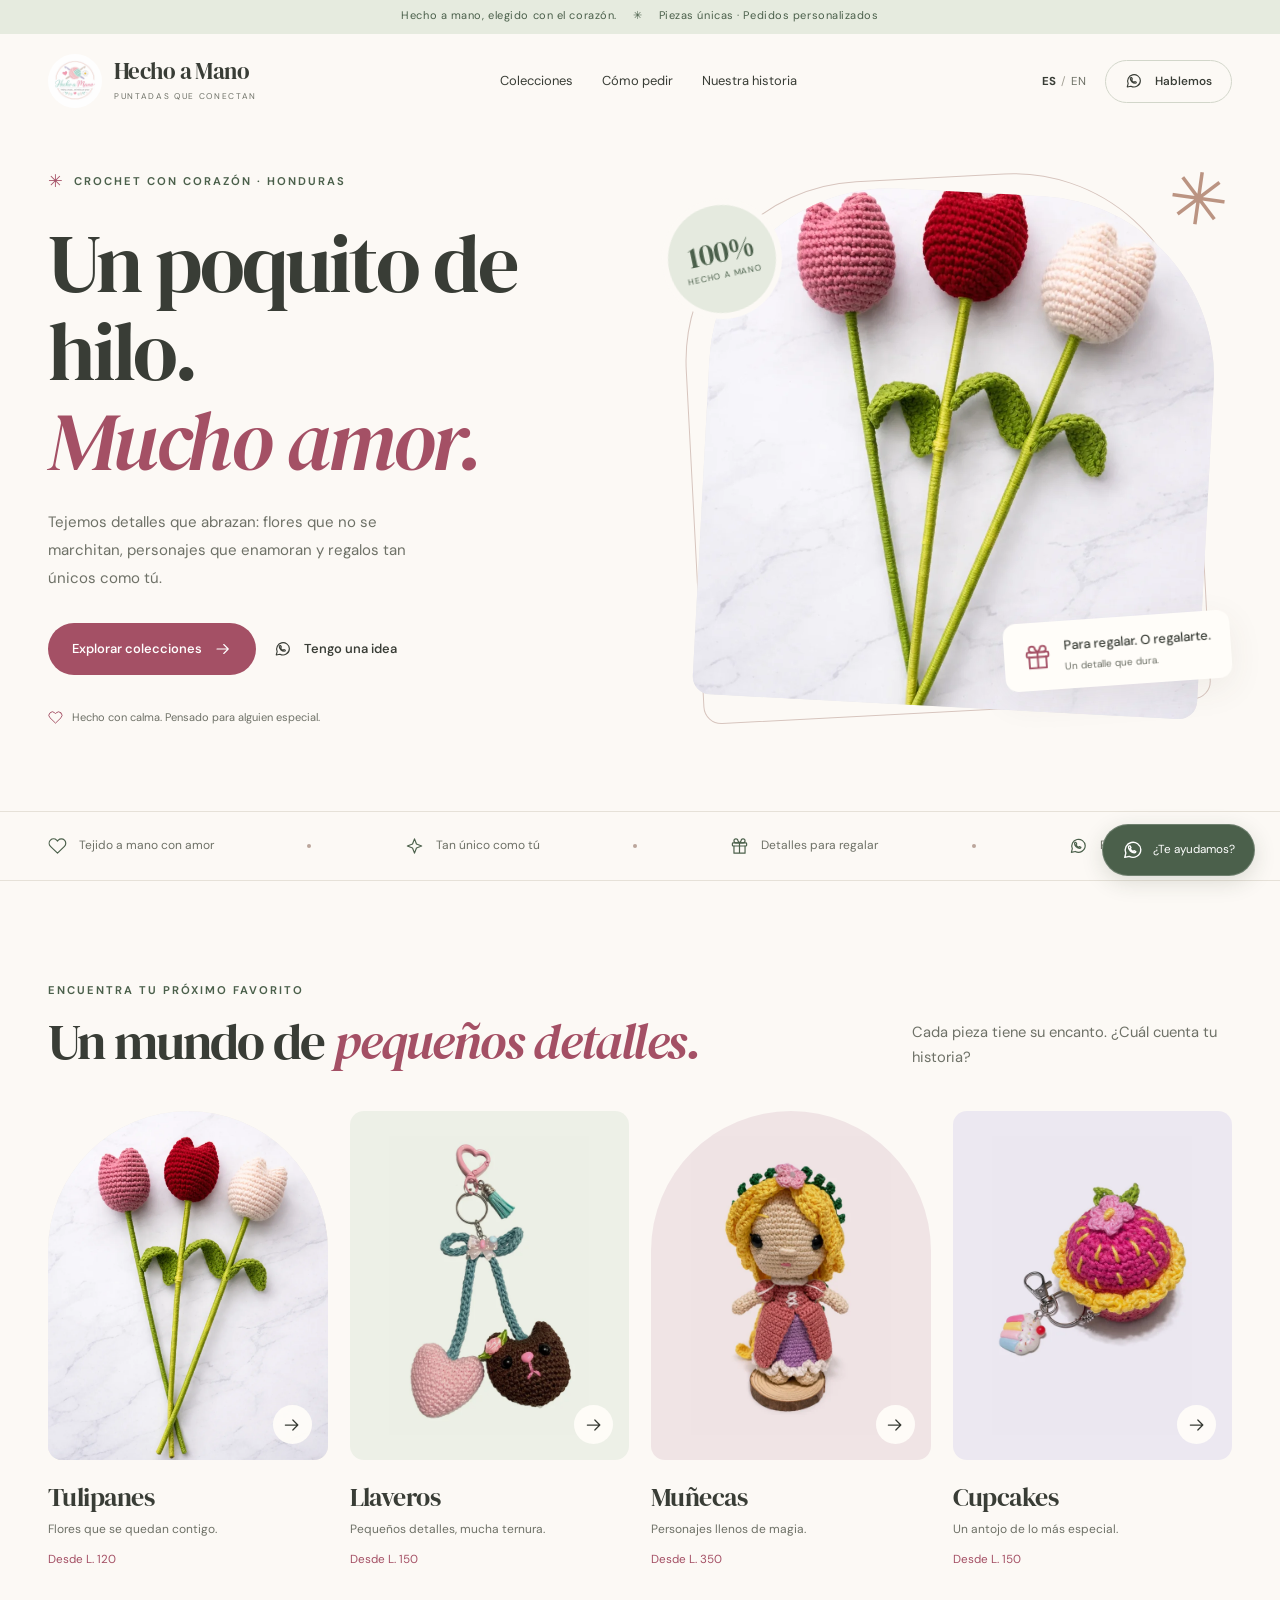
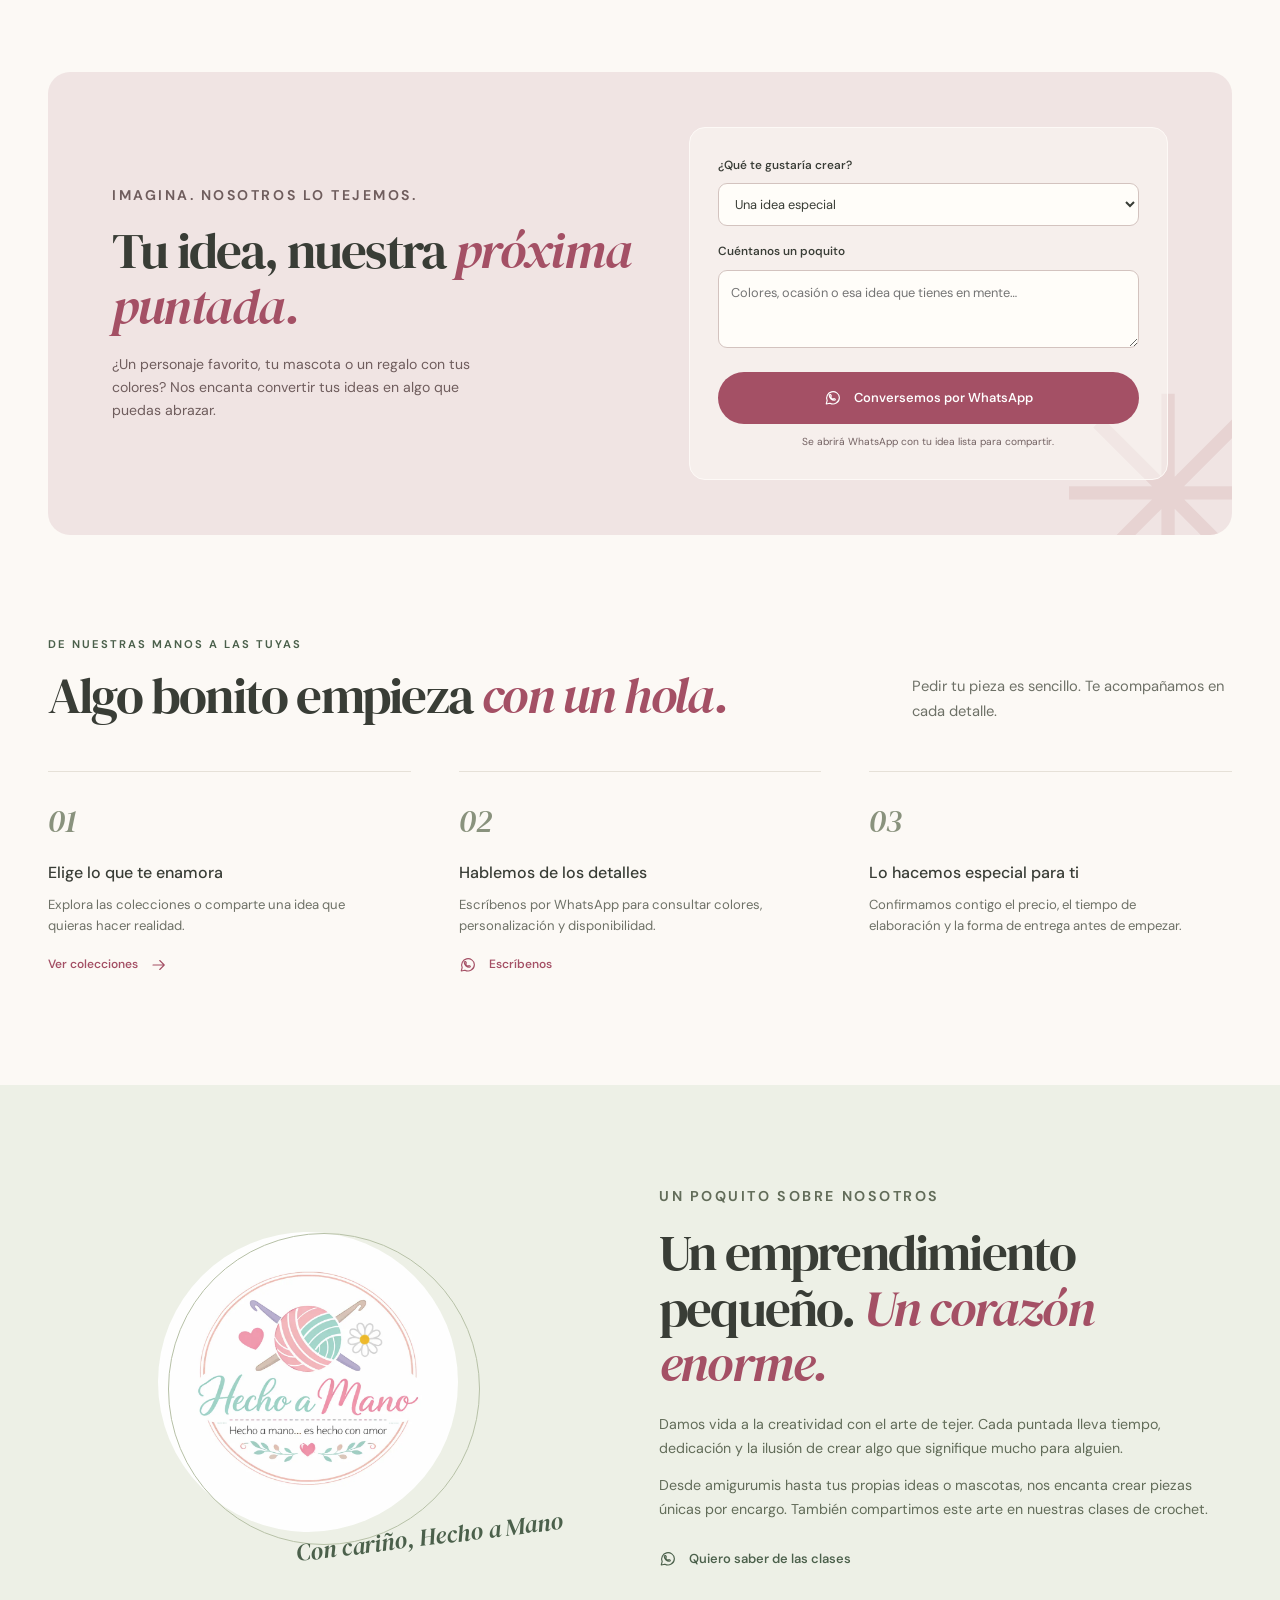
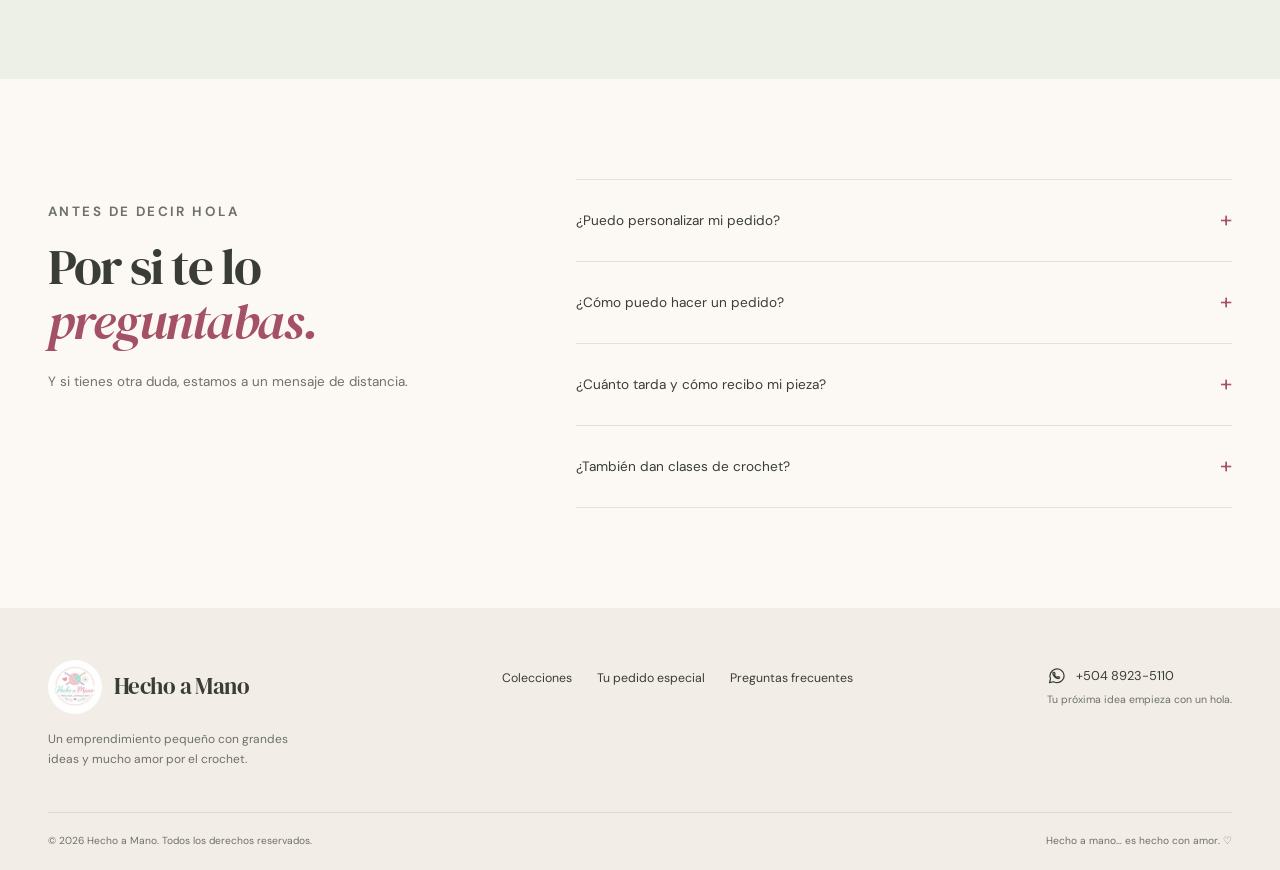
==== commit 0fcf6574: "Prepare hecho-mano.com as the storefront domain Update canonical, Open Graph, image, and product-mes" ====
--- a/index.html
+++ b/index.html
@@ -6,13 +6,13 @@
   <meta name="theme-color" content="#fcf9f5">
   <title>Crochet con corazón · Hecho a Mano</title>
   <meta name="description" content="Piezas únicas tejidas a mano en Honduras. Descubre tulipanes, llaveros, muñecas y cupcakes de crochet. Personaliza tu pedido por WhatsApp.">
-  <link rel="canonical" href="https://hecho-a-mano-0823.vercel.app/">
+  <link rel="canonical" href="https://hecho-mano.com/">
   <meta property="og:title" content="Crochet con corazón · Hecho a Mano">
   <meta property="og:description" content="Piezas únicas tejidas a mano en Honduras. Descubre tulipanes, llaveros, muñecas y cupcakes de crochet. Personaliza tu pedido por WhatsApp.">
   <meta property="og:type" content="website">
   <meta property="og:locale" content="es_HN">
-  <meta property="og:url" content="https://hecho-a-mano-0823.vercel.app/">
-  <meta property="og:image" content="https://hecho-a-mano-0823.vercel.app/images/web/tulipan-modelo.webp">
+  <meta property="og:url" content="https://hecho-mano.com/">
+  <meta property="og:image" content="https://hecho-mano.com/images/web/tulipan-modelo.webp">
   <link rel="icon" href="images/web/logo-small.webp" type="image/webp">
   <link rel="preload" href="fonts/dm-sans-normal.woff2" as="font" type="font/woff2" crossorigin>
   <link rel="preload" href="fonts/dm-serif-display-normal.woff2" as="font" type="font/woff2" crossorigin>
